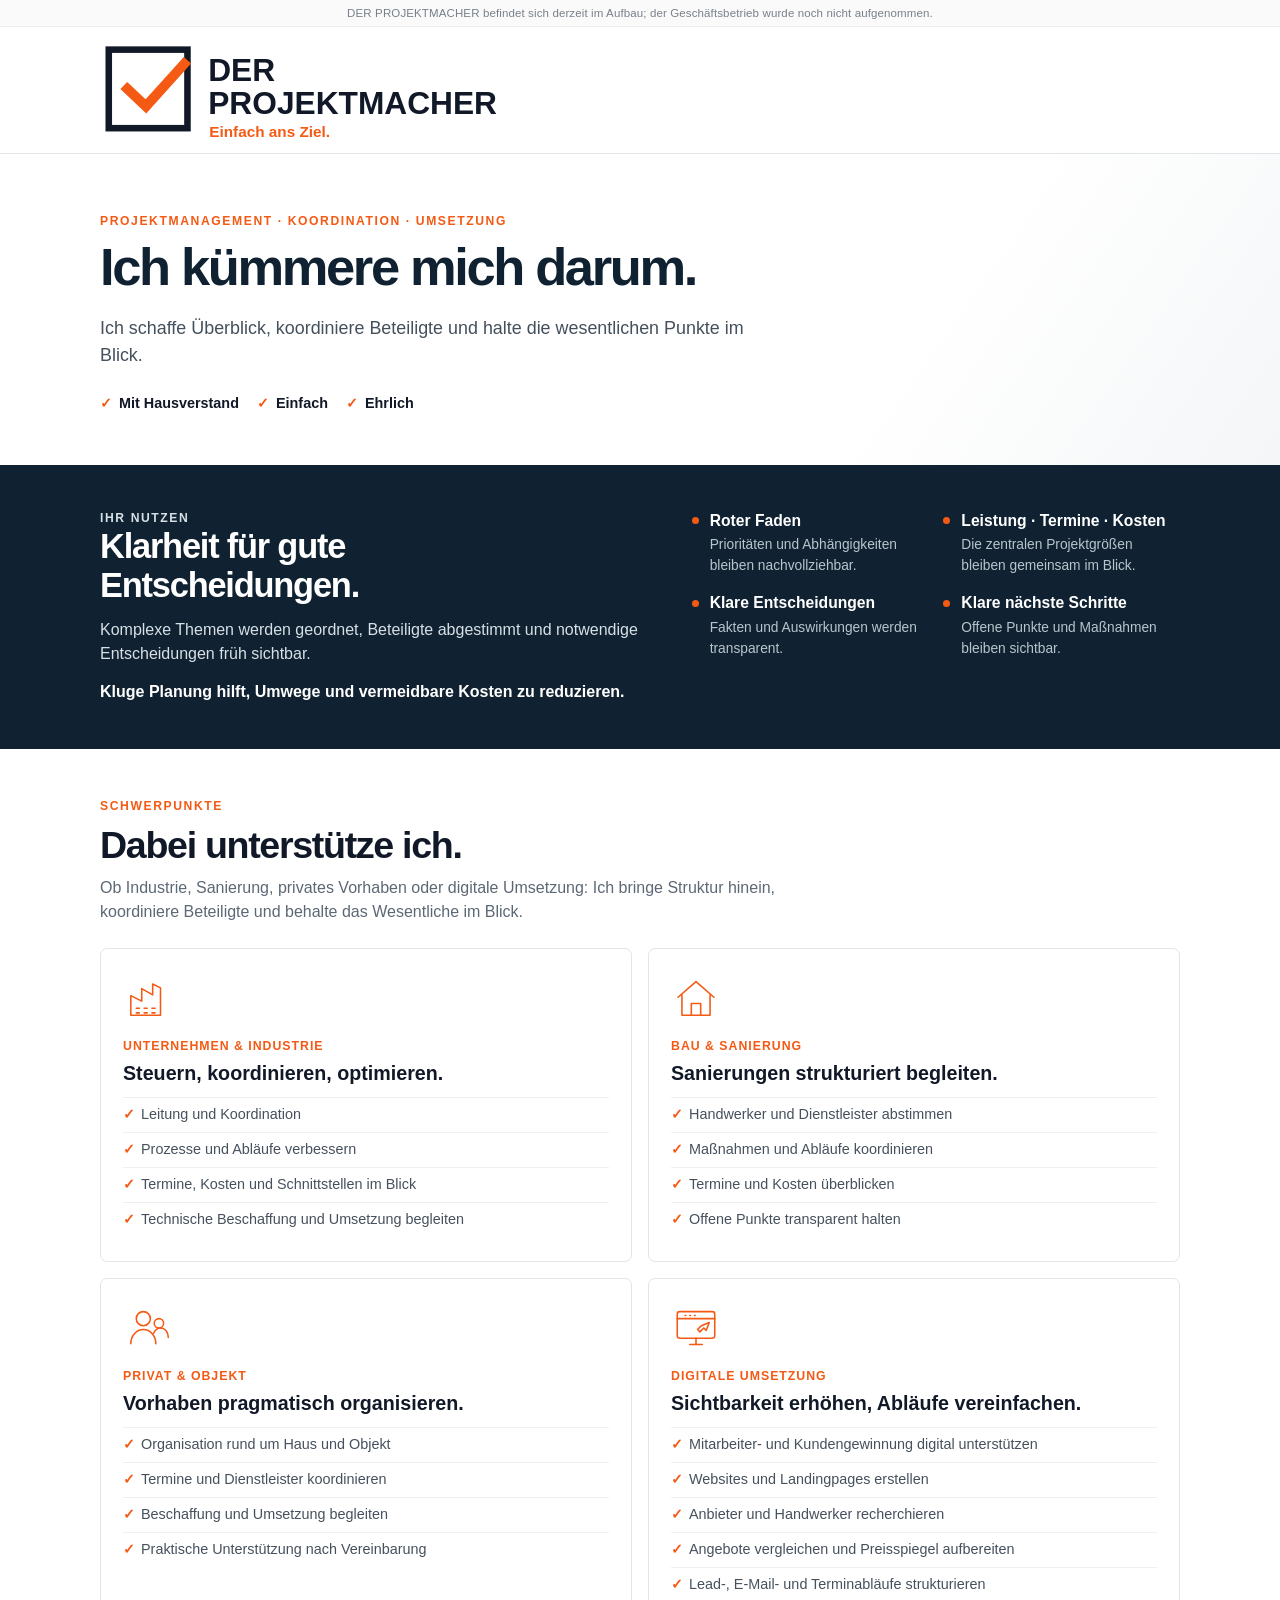
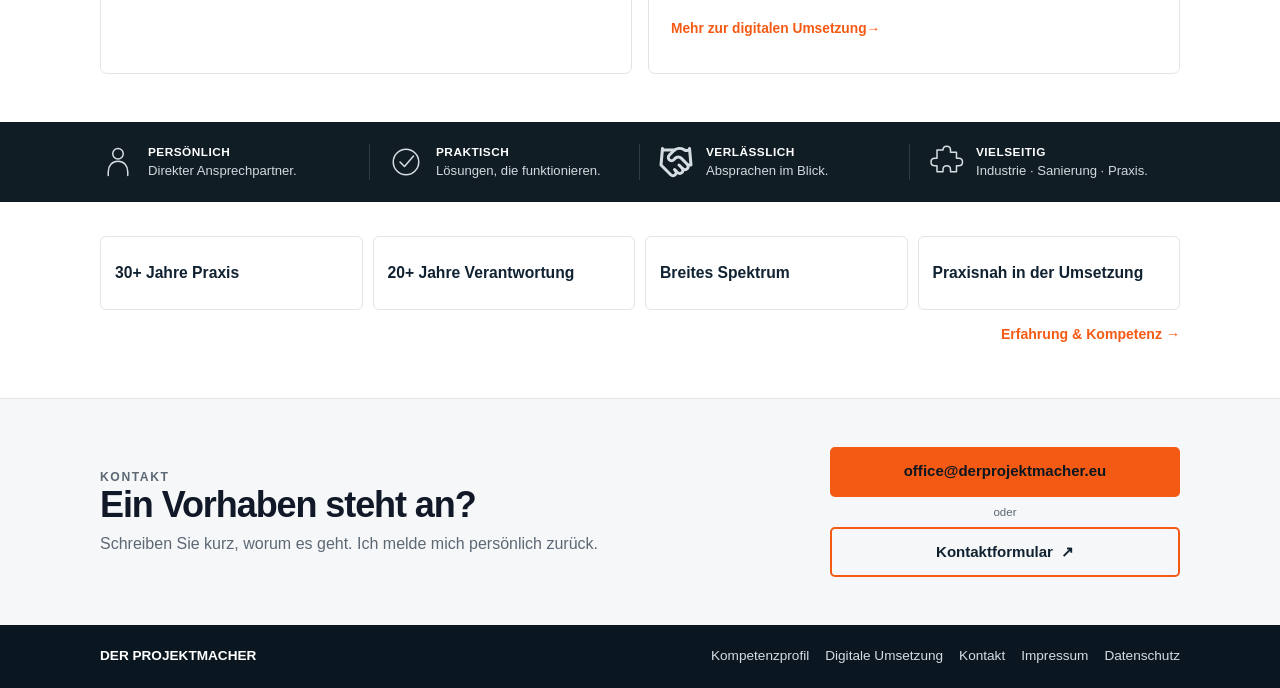
==== index.html @ 723f42b6 "Version 16.8 nochmalige design anpassungen" ====
<!doctype html>
<html lang="de">
<head>
  <meta name="website-version" content="16.8">
  <meta charset="utf-8">
  <meta name="viewport" content="width=device-width,initial-scale=1">
  <title>DER PROJEKTMACHER | Koordination, Umsetzung & digitale Unterstützung</title>
  <meta name="description" content="DER PROJEKTMACHER unterstützt Unternehmen, Sanierung und konkrete Vorhaben mit Koordination, Umsetzung und digitaler Unterstützung – von Recruiting und Website bis Recherche und Angebotsvergleich.">
  <meta name="robots" content="noindex,nofollow">
  <meta name="theme-color" content="#102231">
  <link rel="canonical" href="https://derprojektmacher.eu/">
  <meta property="og:title" content="DER PROJEKTMACHER – Einfach ans Ziel.">
  <meta property="og:description" content="Koordination, Umsetzung und digitale Unterstützung – klar, pragmatisch und mit Hausverstand.">
  <meta property="og:type" content="website">
  <meta property="og:url" content="https://derprojektmacher.eu/">
  <meta property="og:locale" content="de_AT">
  <link rel="icon" href="favicon.svg" type="image/svg+xml">
  <link rel="stylesheet" href="assets/css/site.css?v=16.8">
</head>
<body>
<div class="prelaunch" role="note"><div class="wrap prelaunch-inner"><span>DER PROJEKTMACHER befindet sich derzeit im Aufbau; der Geschäftsbetrieb wurde noch nicht aufgenommen.</span></div></div>
<header class="site-header">
  <div class="wrap header-inner"><a href="index.html" aria-label="DER PROJEKTMACHER Startseite"><img class="site-logo" src="logo.svg" alt="DER PROJEKTMACHER – Einfach ans Ziel."></a></div>
</header>
<main>
  <section class="hero">
    <div class="wrap">
      <p class="kicker desktop-extra">Projektmanagement · Koordination · Umsetzung</p>
      <p class="kicker mobile-only">Projektmanagement · Koordination</p>
      <h1><span>Ich kümmere mich darum.</span></h1>
      <p class="lead"><span class="desktop-extra">Ich schaffe Überblick, koordiniere Beteiligte und halte die wesentlichen Punkte im Blick.</span><span class="mobile-only">Überblick schaffen, Beteiligte koordinieren, das Wesentliche im Blick behalten.</span></p>
      <ul class="micro-values" aria-label="Arbeitsweise"><li>Mit Hausverstand</li><li>Einfach</li><li>Ehrlich</li></ul>
    </div>
  </section>

  <section class="usp" aria-labelledby="usp-title">
    <div class="wrap usp-grid">
      <div>
        <p class="kicker">Ihr Nutzen</p>
        <h2 id="usp-title">Klarheit für gute Entscheidungen.</h2>
        <p class="desktop-extra">Komplexe Themen werden geordnet, Beteiligte abgestimmt und notwendige Entscheidungen früh sichtbar.</p><p class="usp-benefit">Kluge Planung hilft, Umwege und vermeidbare Kosten zu reduzieren.</p>
      </div>
      <div class="usp-points">
        <div class="usp-point"><strong>Roter Faden</strong><span>Prioritäten und Abhängigkeiten bleiben nachvollziehbar.</span></div>
        <div class="usp-point"><strong>Leistung · Termine · Kosten</strong><span>Die zentralen Projektgrößen bleiben gemeinsam im Blick.</span></div>
        <div class="usp-point"><strong>Klare Entscheidungen</strong><span>Fakten und Auswirkungen werden transparent.</span></div>
        <div class="usp-point"><strong>Klare nächste Schritte</strong><span>Offene Punkte und Maßnahmen bleiben sichtbar.</span></div>
      </div>
    </div>
  </section>

  <section class="section focus-section" aria-labelledby="schwerpunkte-title">
    <div class="wrap">
      <div class="section-head"><div><p class="kicker">Schwerpunkte</p><h2 id="schwerpunkte-title">Dabei unterstütze ich.</h2><p class="section-intro desktop-extra">Ob Industrie, Sanierung, privates Vorhaben oder digitale Umsetzung: Ich bringe Struktur hinein, koordiniere Beteiligte und behalte das Wesentliche im Blick.</p></div></div>
      <div class="focus-grid">
        <article class="focus-card">
          <div class="focus-icon" aria-hidden="true"><svg viewBox="0 0 64 64"><path d="M10 54V29l14 7V20l14 8V14l10 5v35H10Z"/><path d="M17 45h4M27 45h4M37 45h4M17 51h4M27 51h4M37 51h4"/></svg></div>
          <div class="focus-copy">
            <div class="focus-label">Unternehmen &amp; Industrie</div><h3>Steuern, koordinieren, optimieren.</h3><p class="focus-summary mobile-only">Leitung, Abläufe, Schnittstellen.</p>
            <details class="focus-details" open><summary>Details anzeigen</summary><ul><li>Leitung und Koordination</li><li>Prozesse und Abläufe verbessern</li><li>Termine, Kosten und Schnittstellen im Blick</li><li>Technische Beschaffung und Umsetzung begleiten</li></ul></details>
          </div>
        </article>
        <article class="focus-card">
          <div class="focus-icon" aria-hidden="true"><svg viewBox="0 0 64 64"><path d="M9 31 32 11l23 20"/><path d="M14 28v26h36V28"/><path d="M26 54V39h12v15"/></svg></div>
          <div class="focus-copy">
            <div class="focus-label">Bau &amp; Sanierung</div><h3>Sanierungen strukturiert begleiten.</h3><p class="focus-summary mobile-only">Handwerker, Termine, Kosten.</p>
            <details class="focus-details" open><summary>Details anzeigen</summary><ul><li>Handwerker und Dienstleister abstimmen</li><li>Maßnahmen und Abläufe koordinieren</li><li>Termine und Kosten überblicken</li><li>Offene Punkte transparent halten</li></ul></details>
          </div>
        </article>
        <article class="focus-card">
          <div class="focus-icon" aria-hidden="true"><svg viewBox="0 0 64 64"><circle cx="26" cy="20" r="9"/><path d="M10 52c0-10 7-18 16-18s16 8 16 18"/><circle cx="46" cy="26" r="6"/><path d="M39 39c2-4 5-7 9-7 6 0 10 5 10 12"/></svg></div>
          <div class="focus-copy">
            <div class="focus-label">Privat &amp; Objekt</div><h3>Vorhaben pragmatisch organisieren.</h3><p class="focus-summary mobile-only">Organisation, Dienstleister, Umsetzung.</p>
            <details class="focus-details" open><summary>Details anzeigen</summary><ul><li>Organisation rund um Haus und Objekt</li><li>Termine und Dienstleister koordinieren</li><li>Beschaffung und Umsetzung begleiten</li><li>Praktische Unterstützung nach Vereinbarung</li></ul></details>
          </div>
        </article>
        <article class="focus-card digital-card">
          <div class="focus-icon" aria-hidden="true"><svg viewBox="0 0 64 64"><rect x="8" y="11" width="48" height="34" rx="3"/><path d="M8 20h48M18 16h1M24 16h1M30 16h1"/><path d="M24 53h16M32 45v8"/><path d="M39 29l10-4-4 10-3-3-5 5-3-3 5-5Z"/></svg></div>
          <div class="focus-copy">
            <div class="focus-label">Digitale Umsetzung</div><h3>Sichtbarkeit erhöhen, Abläufe vereinfachen.</h3><p class="focus-summary mobile-only">Web, Recruiting, Recherche &amp; Vergleiche.</p>
            <details class="focus-details" open><summary>Details anzeigen</summary><ul><li>Mitarbeiter- und Kundengewinnung digital unterstützen</li><li>Websites und Landingpages erstellen</li><li>Anbieter und Handwerker recherchieren</li><li>Angebote vergleichen und Preisspiegel aufbereiten</li><li>Lead-, E-Mail- und Terminabläufe strukturieren</li></ul></details>
            <a class="focus-link" href="digital-marketing.html">Mehr zur digitalen Umsetzung</a>
          </div>
        </article>
      </div>
    </div>
  </section>

  <section class="qualities" aria-label="Arbeitsweise und Stärken">
    <div class="wrap qualities-grid">
      <div class="quality"><div class="icon" aria-hidden="true"><svg viewBox="0 0 48 48"><circle cx="24" cy="13" r="7"/><path d="M11 42v-5c0-8 5-14 13-14s13 6 13 14v5"/></svg></div><div><strong>Persönlich</strong><span>Direkter Ansprechpartner.</span></div></div>
      <div class="quality"><div class="icon" aria-hidden="true"><svg viewBox="0 0 48 48"><circle cx="24" cy="24" r="17"/><path d="m16 24 6 6 12-14"/></svg></div><div><strong>Praktisch</strong><span>Lösungen, die funktionieren.</span></div></div>
      <div class="quality"><div class="icon hand" aria-hidden="true"><svg viewBox="0 0 24 24"><path d="m11 17 2 2a1 1 0 1 0 3-3"/><path d="m14 14 2.5 2.5a1 1 0 1 0 3-3l-3.88-3.88a3 3 0 0 0-4.24 0l-.88.88a1 1 0 1 1-3-3l2.81-2.81a5.79 5.79 0 0 1 7.06-.87l.47.28a2 2 0 0 0 1.42.25L21 4"/><path d="m21 3 1 11h-2"/><path d="M3 3 2 14l6.5 6.5a1 1 0 1 0 3-3"/><path d="M3 4h8"/></svg></div><div><strong>Verlässlich</strong><span>Absprachen im Blick.</span></div></div>
      <div class="quality"><div class="icon" aria-hidden="true"><svg viewBox="0 0 48 48"><path d="M12 8h8c0-3 2-5 5-5s5 2 5 5v3h8v8h3c3 0 5 2 5 5s-2 5-5 5h-3v8h-8v-3c0-3-2-5-5-5s-5 2-5 5v3h-8v-8H9c-3 0-5-2-5-5s2-5 5-5h3V8Z"/></svg></div><div><strong>Vielseitig</strong><span>Industrie · Sanierung · Praxis.</span></div></div>
    </div>
  </section>

  <section class="trust" aria-label="Erfahrung und Kompetenz">
    <div class="wrap">
      <div class="trust-grid">
        <div class="metric"><strong>30+ Jahre Praxis</strong></div>
        <div class="metric"><strong>20+ Jahre Verantwortung</strong></div>
        <div class="metric"><strong>Breites Spektrum</strong></div>
        <div class="metric"><strong>Praxisnah in der Umsetzung</strong></div>
      </div>
      <a class="text-link trust-link" href="erfahrung-kompetenz.html">Erfahrung &amp; Kompetenz</a>
    </div>
  </section>

  <section class="contact" id="kontakt">
    <div class="wrap contact-box">
      <div><p class="kicker">Kontakt</p><h2>Ein Vorhaben steht an?</h2><p>Schreiben Sie kurz, worum es geht. Ich melde mich persönlich zurück.</p></div>
      <div class="contact-actions">
        <a class="email-button" href="mailto:office@derprojektmacher.eu" target="_blank" rel="noopener">office@derprojektmacher.eu</a>
        <span class="contact-or" aria-hidden="true">oder</span>
        <a class="form-button" href="kontakt.html" target="_blank" rel="noopener" aria-label="Kontaktformular – öffnet in neuem Tab">Kontaktformular <span aria-hidden="true">↗</span></a>
      </div>
    </div>
  </section>
</main>
<footer><div class="wrap footer-row"><strong>DER PROJEKTMACHER</strong><nav class="footer-links" aria-label="Fußnavigation"><a href="erfahrung-kompetenz.html">Kompetenzprofil</a><a href="digital-marketing.html">Digitale Umsetzung</a><a href="kontakt.html" target="_blank" rel="noopener">Kontakt</a><a href="impressum.html">Impressum</a><a href="datenschutz.html">Datenschutz</a></nav></div></footer>

<script>
(function(){
  const mq=window.matchMedia('(max-width:760px)');
  const details=[...document.querySelectorAll('.focus-details')];
  function sync(){
    details.forEach(function(item){
      if(mq.matches){ item.removeAttribute('open'); }
      else { item.setAttribute('open',''); }
    });
  }
  sync();
  if(mq.addEventListener){ mq.addEventListener('change',sync); } else if(mq.addListener){ mq.addListener(sync); }
})();
</script>
</body>
</html>
---- assets/css/site.css ----
:root{
  --navy:#102231;
  --navy-deep:#0b1720;
  --ink:#111827;
  --muted:#5d6875;
  --line:#dfe5e9;
  --soft:#f5f7f8;
  --orange:#f45a14;
  --orange-dark:#d84a0b;
  --orange-soft:#fff3ec;
  --max:1080px;
}
*{box-sizing:border-box}
html{scroll-behavior:smooth;-webkit-text-size-adjust:100%}
body{margin:0;font-family:Inter,ui-sans-serif,-apple-system,BlinkMacSystemFont,"Segoe UI",Roboto,Helvetica,Arial,sans-serif;color:var(--ink);background:#fff;line-height:1.5}
a{color:inherit}
img,svg{max-width:100%;height:auto}
.wrap{width:min(calc(100% - 40px),var(--max));margin-inline:auto}
.site-header{background:#fff;border-bottom:1px solid var(--line)}
.header-inner{min-height:126px;display:flex;align-items:center;justify-content:flex-start}
.site-logo{display:block;width:470px;max-width:76vw}
.prelaunch{background:#fafafa;border-bottom:1px solid #eceff1;color:#77808a}
.prelaunch-inner{min-height:26px;display:flex;align-items:center;justify-content:center;text-align:center;font-size:.72rem;line-height:1.25;letter-spacing:.01em}
.prelaunch-dot{display:none}
.prelaunch strong{font-weight:500;color:inherit}
.kicker{font-size:.76rem;letter-spacing:.13em;text-transform:uppercase;font-weight:900;color:var(--orange);margin:0 0 10px}
.hero{padding:58px 0 50px;background:linear-gradient(125deg,#fff 0%,#fff 70%,#f4f6f7 100%)}
.hero h1{font-size:clamp(2.65rem,4.1vw,3.55rem);line-height:1.01;letter-spacing:-.045em;margin:0;max-width:760px}
.hero h1 span{display:block;color:var(--navy)}
.hero .lead{font-size:1.12rem;max-width:670px;margin:22px 0 0;color:#44505c}
.hero .micro-values{display:flex;gap:18px;flex-wrap:wrap;margin:24px 0 0;padding:0;list-style:none;font-weight:800;font-size:.9rem}
.hero .micro-values li::before{content:"✓";color:var(--orange);margin-right:7px}
.usp{background:var(--navy);color:#fff;padding:44px 0}
.usp-grid{display:grid;grid-template-columns:1.05fr .95fr;gap:52px;align-items:start}
.usp h2{font-size:clamp(2rem,3.3vw,2.65rem);line-height:1.08;letter-spacing:-.035em;margin:0 0 12px;max-width:620px}
.usp p{margin:0;color:#d7e0e6;max-width:650px}
.usp-points{display:grid;grid-template-columns:1fr 1fr;gap:15px}
.usp-point{border-top:0;padding-top:10px}
.usp-point strong{display:block;font-size:.98rem}
.usp-point span{display:block;color:#b9c5cd;font-size:.86rem;margin-top:3px}
.section{padding:48px 0}
.section.soft{background:var(--soft);border-block:1px solid var(--line)}
.section-head{display:flex;align-items:end;justify-content:space-between;gap:24px;margin-bottom:24px}
.section h2{font-size:clamp(1.8rem,3vw,2.35rem);line-height:1.08;letter-spacing:-.035em;margin:0}
.section-intro{max-width:720px;color:var(--muted);margin:10px 0 0;font-size:1rem}
.focus-section{background:#fff}
.focus-grid{display:grid;grid-template-columns:repeat(2,minmax(0,1fr));gap:16px}
.focus-card{border:1px solid var(--line);border-radius:7px;background:#fff;padding:24px 22px;min-width:0}
.focus-icon{width:50px;height:50px;color:var(--orange);margin-bottom:14px}
.focus-icon svg{display:block;width:100%;height:100%;fill:none;stroke:currentColor;stroke-width:2;stroke-linecap:round;stroke-linejoin:round}
.focus-label{font-size:.77rem;text-transform:uppercase;color:var(--orange);font-weight:900;letter-spacing:.08em;margin-bottom:7px}
.focus-card h3{font-size:1.23rem;line-height:1.18;margin:0 0 12px}
.focus-summary{margin:0;color:var(--muted);font-size:.86rem;line-height:1.35}
.focus-link{display:inline-flex;align-items:center;min-height:40px;margin-top:7px;color:var(--orange);font-weight:850;text-decoration:none;font-size:.86rem}
.focus-link::after{content:" →"}
.focus-card ul{list-style:none;margin:0;padding:0;color:#46515d}
.focus-card li{position:relative;padding:7px 0 7px 18px;border-top:1px solid #edf1f3;font-size:.9rem;line-height:1.38}
.focus-card li::before{content:"✓";position:absolute;left:0;color:var(--orange);font-weight:900}
.focus-details{margin:0}
.focus-details summary{display:none;list-style:none;color:var(--orange);font-weight:850;font-size:.82rem;cursor:pointer}
.focus-details summary::-webkit-details-marker{display:none}
.focus-details summary::after{content:" +"}
.focus-details[open] summary::after{content:" –"}
.qualities{background:#111d25;color:#fff;padding:22px 0}
.qualities-grid{display:grid;grid-template-columns:repeat(4,1fr)}
.quality{display:grid;grid-template-columns:38px 1fr;gap:10px;align-items:center;padding:0 18px;border-right:1px solid rgba(255,255,255,.14)}
.quality:first-child{padding-left:0}.quality:last-child{border-right:0;padding-right:0}
.quality .icon{width:36px;height:36px}
.quality strong{display:block;text-transform:uppercase;font-size:.74rem;letter-spacing:.04em}
.quality span{display:block;color:#d0d9df;font-size:.82rem;line-height:1.35}
.trust{padding:34px 0;background:#fff}
.trust-grid{display:grid;grid-template-columns:repeat(4,minmax(0,1fr));gap:1px;background:var(--line);border:1px solid var(--line)}
.metric{background:#fff;padding:18px 17px;min-width:0}
.metric strong{display:block;font-size:1rem;line-height:1.25;color:var(--navy)}
.metric span{display:block;font-size:.8rem;line-height:1.4;color:var(--muted);margin-top:4px}
.text-link{display:inline-flex;align-items:center;min-height:40px;color:var(--orange);font-weight:850;text-decoration:none;white-space:nowrap}
.text-link::after{content:" →"}
.trust-link{display:block;width:max-content;margin:14px 0 0 auto;font-size:.88rem}
.contact{padding:48px 0;background:var(--soft);border-top:1px solid var(--line)}
.contact-box{display:grid;grid-template-columns:1fr auto;gap:34px;align-items:center;border-left:0;padding:4px 0 4px 20px}
.contact h2{font-size:clamp(1.7rem,3vw,2.25rem);line-height:1.08;letter-spacing:-.03em;margin:0 0 7px}
.contact p{margin:0;color:var(--muted)}
.email{font-weight:900;color:var(--navy);text-decoration:none;border-bottom:0;white-space:nowrap}
footer{background:var(--navy-deep);color:#d5dde3;padding:21px 0}
.footer-row{display:flex;justify-content:space-between;gap:18px;align-items:center;flex-wrap:wrap;font-size:.85rem}
.footer-row strong{color:#fff}.footer-links{display:flex;gap:16px;flex-wrap:wrap}.footer-links a{text-decoration:none}
.sub-hero{background:var(--navy);color:#fff;padding:58px 0}
.sub-hero h1{font-size:clamp(2.3rem,4.5vw,3.7rem);line-height:1.02;letter-spacing:-.04em;margin:0 0 14px}
.sub-hero p{max-width:720px;color:#d9e1e6;margin:0;font-size:1.05rem}
.sub-content{padding:52px 0}
.notice{border:1px solid var(--line);background:var(--soft);padding:16px 18px;color:#46515d;margin-bottom:26px}
.profile-grid{display:grid;grid-template-columns:repeat(2,minmax(0,1fr));gap:16px}
.profile-card{border:1px solid var(--line);border-radius:6px;padding:22px;background:#fff}
.profile-card .small{color:var(--orange);font-weight:900;text-transform:uppercase;letter-spacing:.09em;font-size:.72rem}
.profile-card h2{font-size:1.25rem;margin:7px 0 6px}.profile-card p{margin:0;color:var(--muted)}
.legal{max-width:860px}.legal h1{font-size:2.3rem;margin:0 0 18px}.legal h2{margin-top:28px;font-size:1.25rem}.legal p{color:#3f4b56}.legal dl{display:grid;grid-template-columns:220px 1fr;gap:8px 18px}.legal dt{font-weight:800}.legal dd{margin:0}
.status-badge{display:inline-flex;align-items:center;gap:8px;background:var(--orange-soft);color:#7a3617;border:1px solid #ffd8c4;border-radius:999px;padding:7px 11px;font-size:.78rem;font-weight:800;margin-bottom:16px}
.status-badge::before{content:"";width:7px;height:7px;border-radius:50%;background:var(--orange)}
.desktop-extra{display:block}.mobile-only{display:none}

@media(max-width:760px){
  .wrap{width:min(calc(100% - 28px),var(--max))}
  .desktop-extra{display:none!important}.mobile-only{display:block}
  .header-inner{min-height:auto;padding:14px 0 12px}
  .site-logo{width:min(92vw,390px);max-width:100%}
  .prelaunch-inner{min-height:22px;padding:4px 0;font-size:.64rem;line-height:1.25;justify-content:center;text-align:center}
  .prelaunch-dot{display:none}
  .hero{padding:28px 0 30px;background:#fff}
  .hero .kicker{font-size:.68rem;letter-spacing:.1em;margin-bottom:8px}
  .hero h1{font-size:clamp(1.95rem,9vw,2.35rem);line-height:1.02;letter-spacing:-.035em}
  .hero .lead{font-size:.98rem;line-height:1.5;margin-top:15px;max-width:100%}
  .hero .micro-values{font-size:.79rem;gap:6px 14px;margin-top:16px}
  .usp{padding:26px 0}
  .usp-grid{grid-template-columns:1fr;gap:16px}
  .usp .kicker{font-size:.68rem;margin-bottom:6px}
  .usp h2{font-size:1.62rem;line-height:1.06;margin-bottom:6px;max-width:100%}
  .usp p{font-size:.9rem;line-height:1.45}
  .usp-points{grid-template-columns:1fr 1fr;gap:10px 12px;margin-top:2px}
  .usp-point{padding-top:7px}
  .usp-point strong{font-size:.82rem}
  .usp-point span{display:none}
  .section{padding:30px 0}
  .section-head{display:block;margin-bottom:15px}
  .section .kicker{font-size:.67rem;margin-bottom:5px}
  .section h2{font-size:1.48rem;line-height:1.08}
  .section-intro{display:none}
  .focus-grid{grid-template-columns:1fr;gap:8px}
  .focus-card{display:grid;grid-template-columns:38px minmax(0,1fr);gap:10px;padding:11px 11px}
  .focus-icon{width:34px;height:34px;margin:0}
  .focus-label{font-size:.67rem;line-height:1.2;margin-bottom:3px}
  .focus-card h3{font-size:.98rem;line-height:1.14;margin:0 0 3px}
  .focus-summary{font-size:.76rem;line-height:1.28}
  .focus-link{font-size:.75rem;margin-top:2px;min-height:40px;padding:5px 0}
  .focus-details{margin-top:1px}
  .focus-details summary{display:inline-flex;align-items:center;min-height:38px;padding:5px 0;font-size:.73rem}
  .focus-details ul{display:grid;gap:0;padding-top:2px}
  .focus-details li{padding:3px 0 3px 15px;border-top:0;font-size:.76rem;line-height:1.3}
  .qualities{padding:13px 0}
  .qualities-grid{display:flex;flex-wrap:wrap;gap:7px 14px;justify-content:center}
  .quality{display:block;padding:0!important;border:0!important}
  .quality .icon,.quality span{display:none}
  .quality strong{font-size:.7rem;letter-spacing:.035em;color:#e9eef2}
  .trust{padding:20px 0}
  .trust-grid{grid-template-columns:1fr 1fr;gap:1px}
  .metric{padding:12px 11px}
  .metric strong{font-size:.82rem;line-height:1.25}.metric span{font-size:.68rem;line-height:1.35}
  .trust-link{margin:7px 0 0;font-size:.78rem;min-height:44px;padding:7px 0}
  .contact{padding:28px 0}
  .contact-box{display:block;border-left-width:4px;padding:2px 0 2px 14px}
  .contact h2{font-size:1.35rem;margin-bottom:6px}
  .contact p{font-size:.84rem;line-height:1.4;margin-bottom:12px}
  .email{display:inline-flex;align-items:center;min-height:44px;padding:7px 0;font-size:.9rem;white-space:normal;overflow-wrap:anywhere}
  footer{padding:16px 0}
  .footer-row{align-items:flex-start;flex-direction:column;font-size:.76rem;gap:8px}.footer-links{gap:2px 12px}.footer-links a{display:inline-flex;align-items:center;min-height:40px;padding:5px 0}
  .sub-hero{padding:34px 0}.sub-hero h1{font-size:1.9rem}.sub-hero p{font-size:.92rem}
  .sub-content{padding:32px 0}.notice{padding:13px 14px;font-size:.86rem;margin-bottom:18px}
  .profile-grid{grid-template-columns:1fr;gap:8px}.profile-card{padding:15px 14px}.profile-card h2{font-size:1.05rem;margin:4px 0 3px}.profile-card p{font-size:.82rem}
  .legal h1{font-size:1.85rem}.legal h2{font-size:1.1rem;margin-top:22px}.legal p{font-size:.9rem}.legal dl{grid-template-columns:1fr;gap:2px}.legal dt{margin-top:8px}.legal dd{font-size:.9rem}
  .status-badge{font-size:.72rem;padding:6px 9px}
}

/* Responsive components */
.hero-first{color:var(--ink)!important}
.usp-point{border-top:0;padding-top:0;position:relative;padding-left:18px}
.usp-point::before{content:"";position:absolute;left:0;top:.52em;width:7px;height:7px;border-radius:50%;background:var(--orange)}
.trust-grid{background:transparent;border:0;gap:10px}
.metric{border:1px solid var(--line);border-radius:6px;display:flex;align-items:center;min-height:74px;padding:16px 14px}
.metric strong{font-size:.98rem}
.contact-actions{display:flex;flex-direction:column;align-items:stretch;gap:9px;min-width:250px}
.email-button,.form-button,.submit-button{display:inline-flex;align-items:center;justify-content:center;min-height:48px;border-radius:5px;padding:10px 16px;font-weight:900;text-decoration:none;line-height:1.25;text-align:center}
.email-button,.submit-button{background:var(--orange);color:#fff;border:2px solid var(--orange)}
.email-button:hover,.submit-button:hover{background:var(--orange-dark);border-color:var(--orange-dark)}
.form-button{background:#fff;color:var(--navy);border:2px solid var(--navy)}
.form-button:hover{background:var(--navy);color:#fff}

.contact-page{padding:44px 0 58px;background:var(--soft)}
.contact-form-wrap{display:grid;grid-template-columns:.8fr 1.2fr;gap:36px;align-items:start}
.contact-form-copy h1{font-size:clamp(2rem,4vw,3rem);line-height:1.04;letter-spacing:-.04em;margin:0 0 14px}
.contact-form-copy p{color:var(--muted);margin:0 0 14px}
.contact-form-card{background:#fff;border:1px solid var(--line);border-radius:8px;padding:24px}
.form-grid{display:grid;grid-template-columns:1fr 1fr;gap:16px}
.form-field{display:flex;flex-direction:column;gap:6px;min-width:0}
.form-field.full{grid-column:1/-1}
.form-field label{font-size:.84rem;font-weight:800;color:var(--navy)}
.form-field input,.form-field textarea{width:100%;font:inherit;color:var(--ink);background:#fff;border:1px solid #cfd7dc;border-radius:5px;padding:11px 12px;outline:none}
.form-field input:focus,.form-field textarea:focus{border-color:var(--orange);box-shadow:0 0 0 3px rgba(244,90,20,.12)}
.form-field textarea{min-height:150px;resize:vertical}
.form-help{font-size:.75rem;color:var(--muted);margin:0}
.file-row{padding:12px;border:1px dashed #c9d2d8;border-radius:6px;background:#fafbfb}
.file-list{margin:7px 0 0;padding:0;list-style:none;font-size:.75rem;color:var(--muted)}
.checkbox-row{display:grid;grid-template-columns:18px 1fr;gap:9px;align-items:start;font-size:.78rem;color:var(--muted)}
.checkbox-row input{margin-top:3px}
.form-actions{display:flex;align-items:center;gap:12px;flex-wrap:wrap;margin-top:4px}
.submit-button{font:inherit;cursor:pointer}
.submit-button[disabled]{opacity:.55;cursor:not-allowed}
.form-status{font-size:.78rem;color:var(--muted);margin:0}
.form-status.error{color:#a33219}
.form-status.ready{color:#27633a}
.competence-next{margin-top:16px}

@media(max-width:760px){
  .header-inner{padding:18px 0 16px}
  .hero{padding:34px 0 34px}
  .hero h1{font-size:clamp(1.95rem,8.5vw,2.25rem);line-height:1.04}
  .hero h1 span{display:block}
  .hero .lead{margin-top:18px;font-size:.95rem;line-height:1.55}
  .hero .micro-values{margin-top:19px}
  .usp{padding:22px 0 24px}
  .usp h2{font-size:1.42rem;line-height:1.12;margin-bottom:2px}
  .usp-points{gap:8px 14px;margin-top:5px}
  .usp-point{padding-left:14px;min-height:30px;display:flex;align-items:center}
  .usp-point::before{top:50%;transform:translateY(-50%);width:6px;height:6px}
  .usp-point strong{font-size:.78rem;line-height:1.28}
  .trust-grid{grid-template-columns:1fr 1fr;gap:7px}
  .metric{min-height:64px;padding:11px 10px}
  .metric strong{font-size:.78rem;line-height:1.25}
  .contact-actions{margin-top:14px;min-width:0;width:100%}
  .email-button,.form-button{width:100%;min-height:48px;font-size:.85rem}
  .contact-form-wrap{grid-template-columns:1fr;gap:20px}
  .contact-page{padding:28px 0 38px}
  .contact-form-copy h1{font-size:1.75rem}
  .contact-form-card{padding:16px 14px}
  .form-grid{grid-template-columns:1fr;gap:13px}
  .form-field.full{grid-column:auto}
  .submit-button{width:100%}
  .competence-summary,.competence-next{grid-template-columns:1fr}
}


/* V16.8: shared desktop and mobile design */
.usp h2{font-size:clamp(1.6rem,2.8vw,2.15rem);line-height:1.15;max-width:470px}
.usp .usp-benefit{margin-top:14px;color:#fff;font-weight:650;line-height:1.55}
.contact-box{grid-template-columns:minmax(0,1fr) minmax(290px,350px);gap:48px;border:0;padding:0}
.contact-actions{display:grid;grid-template-columns:1fr;gap:8px;min-width:0;margin:0}
.contact-or{display:flex;justify-content:center;color:var(--muted);font-size:.72rem;line-height:1.25}
.email-button,.form-button{width:100%;gap:8px;min-height:50px;font-size:.94rem}
.email-button,.submit-button{background:var(--orange);border-color:var(--orange);color:var(--navy-deep)}
.email-button:hover,.submit-button:hover{background:var(--orange-dark);color:#fff}
.form-button{background:transparent;border:2px solid var(--orange);color:var(--navy)}
.form-button:hover{background:var(--navy);border-color:var(--navy);color:#fff}
a:focus-visible,summary:focus-visible,button:focus-visible{outline:3px solid var(--navy);outline-offset:4px}
footer a:focus-visible{outline-color:#fff}
.contact-form-copy .email-button{max-width:350px}
.form-availability{margin:0 0 20px;padding:12px 14px;background:var(--soft);border-radius:5px;color:var(--muted);font-size:.85rem;line-height:1.5}
.checkbox-row input{width:18px;height:18px}
.form-field input[type=file]{font-size:.8rem;padding:8px}
@media(max-width:940px){
 .contact-box{grid-template-columns:minmax(0,1fr) minmax(280px,320px);gap:28px}
}
@media(max-width:760px){
 .usp h2{font-size:1.5rem;max-width:100%}
 .usp .usp-benefit{margin-top:10px;font-size:.9rem}
 .contact-box{display:grid;grid-template-columns:1fr;gap:18px;border:0;padding:0}
 .contact p{margin-bottom:0}
 .contact-actions{margin:0;gap:8px;min-width:0}
 .email-button,.form-button{font-size:.86rem;min-height:50px;overflow-wrap:anywhere}
 .contact-form-copy .email-button{max-width:none}
 .contact-form-copy h1{max-width:420px;line-height:1.15}
 .form-availability{font-size:.8rem;margin-bottom:16px}
 .focus-details summary,.focus-link,.footer-links a{min-height:44px}
}
@media(prefers-reduced-motion:reduce){html{scroll-behavior:auto}}

.quality .icon svg{display:block;width:100%;height:100%;fill:none;stroke:#d5dde3;stroke-width:2;stroke-linecap:round;stroke-linejoin:round}
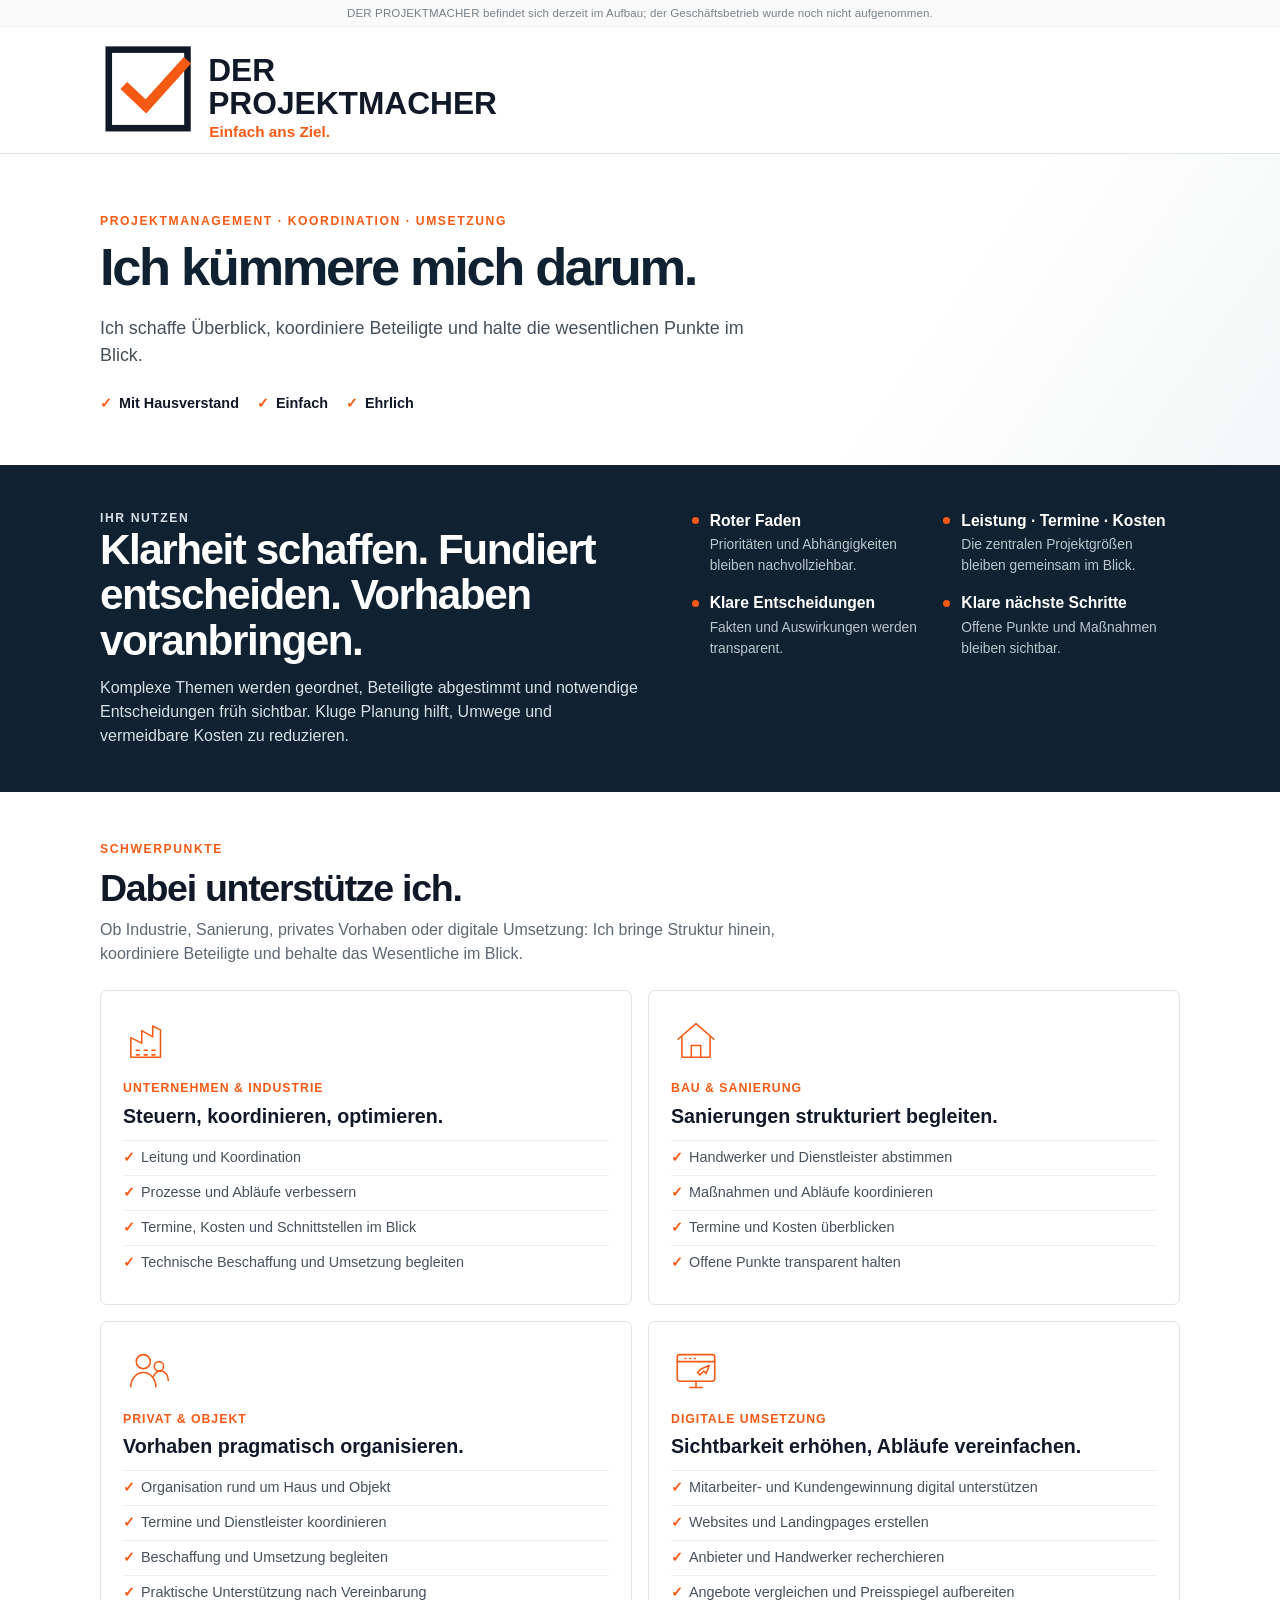
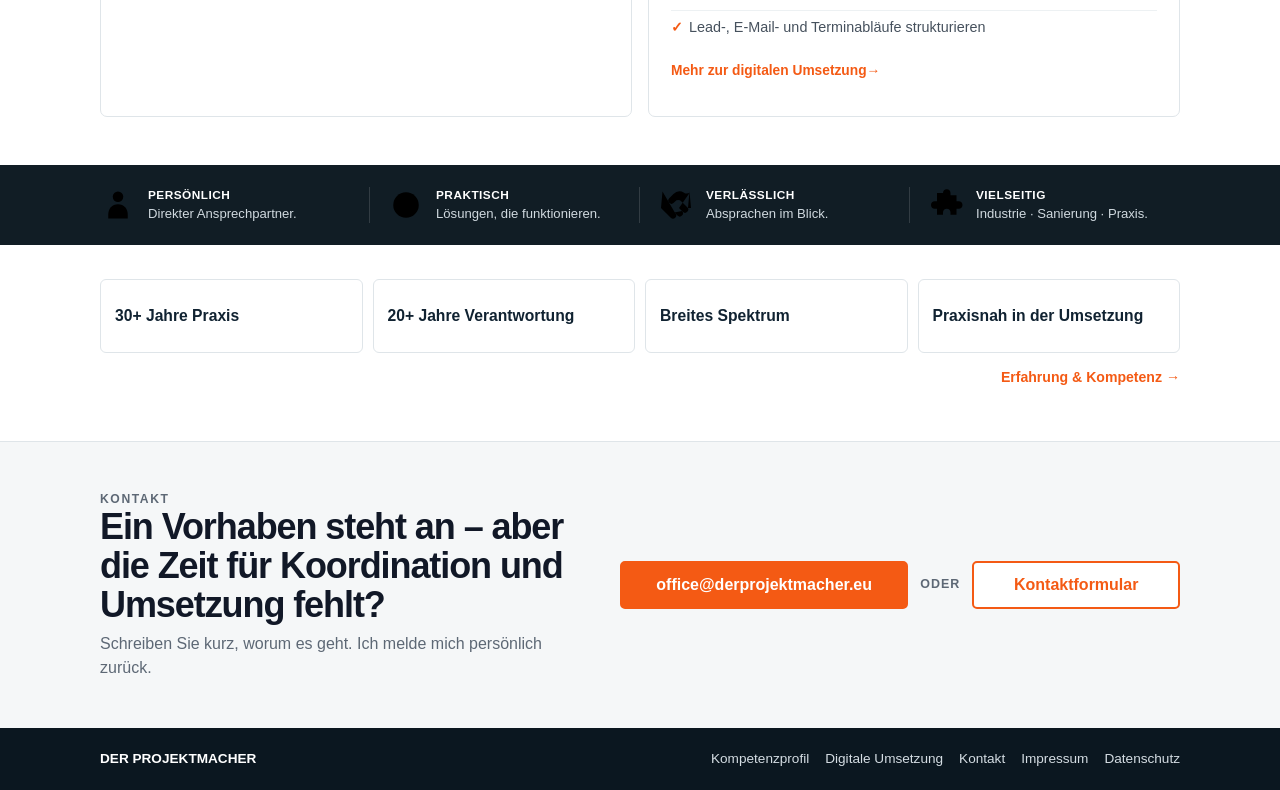
==== commit 981de0e9: "Version 17 mit Kontaktformular und Dateiupload" ====
--- a/index.html
+++ b/index.html
@@ -1,7 +1,6 @@
 <!doctype html>
 <html lang="de">
 <head>
-  <meta name="website-version" content="16.8">
   <meta charset="utf-8">
   <meta name="viewport" content="width=device-width,initial-scale=1">
   <title>DER PROJEKTMACHER | Koordination, Umsetzung & digitale Unterstützung</title>
@@ -15,7 +14,7 @@
   <meta property="og:url" content="https://derprojektmacher.eu/">
   <meta property="og:locale" content="de_AT">
   <link rel="icon" href="favicon.svg" type="image/svg+xml">
-  <link rel="stylesheet" href="assets/css/site.css?v=16.8">
+  <link rel="stylesheet" href="assets/css/site.css">
 </head>
 <body>
 <div class="prelaunch" role="note"><div class="wrap prelaunch-inner"><span>DER PROJEKTMACHER befindet sich derzeit im Aufbau; der Geschäftsbetrieb wurde noch nicht aufgenommen.</span></div></div>
@@ -37,8 +36,8 @@
     <div class="wrap usp-grid">
       <div>
         <p class="kicker">Ihr Nutzen</p>
-        <h2 id="usp-title">Klarheit für gute Entscheidungen.</h2>
-        <p class="desktop-extra">Komplexe Themen werden geordnet, Beteiligte abgestimmt und notwendige Entscheidungen früh sichtbar.</p><p class="usp-benefit">Kluge Planung hilft, Umwege und vermeidbare Kosten zu reduzieren.</p>
+        <h2 id="usp-title"><span class="desktop-extra">Klarheit schaffen. Fundiert entscheiden. Vorhaben voranbringen.</span><span class="mobile-only">Klarheit für gute Entscheidungen.</span></h2>
+        <p class="desktop-extra">Komplexe Themen werden geordnet, Beteiligte abgestimmt und notwendige Entscheidungen früh sichtbar. Kluge Planung hilft, Umwege und vermeidbare Kosten zu reduzieren.</p><p class="mobile-only usp-benefit">Kluge Planung hilft, Umwege und vermeidbare Kosten zu reduzieren.</p>
       </div>
       <div class="usp-points">
         <div class="usp-point"><strong>Roter Faden</strong><span>Prioritäten und Abhängigkeiten bleiben nachvollziehbar.</span></div>
@@ -109,11 +108,11 @@
 
   <section class="contact" id="kontakt">
     <div class="wrap contact-box">
-      <div><p class="kicker">Kontakt</p><h2>Ein Vorhaben steht an?</h2><p>Schreiben Sie kurz, worum es geht. Ich melde mich persönlich zurück.</p></div>
+      <div><p class="kicker">Kontakt</p><h2><span class="desktop-extra">Ein Vorhaben steht an – aber die Zeit für Koordination und Umsetzung fehlt?</span><span class="mobile-only">Ein Vorhaben steht an?</span></h2><p>Schreiben Sie kurz, worum es geht. Ich melde mich persönlich zurück.</p></div>
       <div class="contact-actions">
         <a class="email-button" href="mailto:office@derprojektmacher.eu" target="_blank" rel="noopener">office@derprojektmacher.eu</a>
         <span class="contact-or" aria-hidden="true">oder</span>
-        <a class="form-button" href="kontakt.html" target="_blank" rel="noopener" aria-label="Kontaktformular – öffnet in neuem Tab">Kontaktformular <span aria-hidden="true">↗</span></a>
+        <a class="form-button" href="kontakt.html" target="_blank" rel="noopener">Kontaktformular</a>
       </div>
     </div>
   </section>
--- a/assets/css/site.css
+++ b/assets/css/site.css
@@ -26,7 +26,7 @@
 .kicker{font-size:.76rem;letter-spacing:.13em;text-transform:uppercase;font-weight:900;color:var(--orange);margin:0 0 10px}
 .hero{padding:58px 0 50px;background:linear-gradient(125deg,#fff 0%,#fff 70%,#f4f6f7 100%)}
 .hero h1{font-size:clamp(2.65rem,4.1vw,3.55rem);line-height:1.01;letter-spacing:-.045em;margin:0;max-width:760px}
-.hero h1 span{display:block;color:var(--navy)}
+.hero h1 span{display:block;color:var(--orange)}
 .hero .lead{font-size:1.12rem;max-width:670px;margin:22px 0 0;color:#44505c}
 .hero .micro-values{display:flex;gap:18px;flex-wrap:wrap;margin:24px 0 0;padding:0;list-style:none;font-weight:800;font-size:.9rem}
 .hero .micro-values li::before{content:"✓";color:var(--orange);margin-right:7px}
@@ -35,7 +35,7 @@
 .usp h2{font-size:clamp(2rem,3.3vw,2.65rem);line-height:1.08;letter-spacing:-.035em;margin:0 0 12px;max-width:620px}
 .usp p{margin:0;color:#d7e0e6;max-width:650px}
 .usp-points{display:grid;grid-template-columns:1fr 1fr;gap:15px}
-.usp-point{border-top:0;padding-top:10px}
+.usp-point{border-top:2px solid var(--orange);padding-top:10px}
 .usp-point strong{display:block;font-size:.98rem}
 .usp-point span{display:block;color:#b9c5cd;font-size:.86rem;margin-top:3px}
 .section{padding:48px 0}
@@ -77,10 +77,10 @@
 .text-link::after{content:" →"}
 .trust-link{display:block;width:max-content;margin:14px 0 0 auto;font-size:.88rem}
 .contact{padding:48px 0;background:var(--soft);border-top:1px solid var(--line)}
-.contact-box{display:grid;grid-template-columns:1fr auto;gap:34px;align-items:center;border-left:0;padding:4px 0 4px 20px}
+.contact-box{display:grid;grid-template-columns:1fr auto;gap:34px;align-items:center;border-left:5px solid var(--orange);padding:4px 0 4px 20px}
 .contact h2{font-size:clamp(1.7rem,3vw,2.25rem);line-height:1.08;letter-spacing:-.03em;margin:0 0 7px}
 .contact p{margin:0;color:var(--muted)}
-.email{font-weight:900;color:var(--navy);text-decoration:none;border-bottom:0;white-space:nowrap}
+.email{font-weight:900;color:var(--navy);text-decoration:none;border-bottom:2px solid var(--orange);white-space:nowrap}
 footer{background:var(--navy-deep);color:#d5dde3;padding:21px 0}
 .footer-row{display:flex;justify-content:space-between;gap:18px;align-items:center;flex-wrap:wrap;font-size:.85rem}
 .footer-row strong{color:#fff}.footer-links{display:flex;gap:16px;flex-wrap:wrap}.footer-links a{text-decoration:none}
@@ -88,7 +88,7 @@
 .sub-hero h1{font-size:clamp(2.3rem,4.5vw,3.7rem);line-height:1.02;letter-spacing:-.04em;margin:0 0 14px}
 .sub-hero p{max-width:720px;color:#d9e1e6;margin:0;font-size:1.05rem}
 .sub-content{padding:52px 0}
-.notice{border:1px solid var(--line);background:var(--soft);padding:16px 18px;color:#46515d;margin-bottom:26px}
+.notice{border-left:4px solid var(--orange);background:var(--soft);padding:16px 18px;color:#46515d;margin-bottom:26px}
 .profile-grid{display:grid;grid-template-columns:repeat(2,minmax(0,1fr));gap:16px}
 .profile-card{border:1px solid var(--line);border-radius:6px;padding:22px;background:#fff}
 .profile-card .small{color:var(--orange);font-weight:900;text-transform:uppercase;letter-spacing:.09em;font-size:.72rem}
@@ -159,7 +159,7 @@
   .status-badge{font-size:.72rem;padding:6px 9px}
 }
 
-/* Responsive components */
+/* V16.5 refinements */
 .hero-first{color:var(--ink)!important}
 .usp-point{border-top:0;padding-top:0;position:relative;padding-left:18px}
 .usp-point::before{content:"";position:absolute;left:0;top:.52em;width:7px;height:7px;border-radius:50%;background:var(--orange)}
@@ -227,38 +227,56 @@
 }
 
 
-/* V16.8: shared desktop and mobile design */
-.usp h2{font-size:clamp(1.6rem,2.8vw,2.15rem);line-height:1.15;max-width:470px}
-.usp .usp-benefit{margin-top:14px;color:#fff;font-weight:650;line-height:1.55}
-.contact-box{grid-template-columns:minmax(0,1fr) minmax(290px,350px);gap:48px;border:0;padding:0}
-.contact-actions{display:grid;grid-template-columns:1fr;gap:8px;min-width:0;margin:0}
-.contact-or{display:flex;justify-content:center;color:var(--muted);font-size:.72rem;line-height:1.25}
-.email-button,.form-button{width:100%;gap:8px;min-height:50px;font-size:.94rem}
-.email-button,.submit-button{background:var(--orange);border-color:var(--orange);color:var(--navy-deep)}
-.email-button:hover,.submit-button:hover{background:var(--orange-dark);color:#fff}
-.form-button{background:transparent;border:2px solid var(--orange);color:var(--navy)}
-.form-button:hover{background:var(--navy);border-color:var(--navy);color:#fff}
-a:focus-visible,summary:focus-visible,button:focus-visible{outline:3px solid var(--navy);outline-offset:4px}
-footer a:focus-visible{outline-color:#fff}
-.contact-form-copy .email-button{max-width:350px}
-.form-availability{margin:0 0 20px;padding:12px 14px;background:var(--soft);border-radius:5px;color:var(--muted);font-size:.85rem;line-height:1.5}
-.checkbox-row input{width:18px;height:18px}
-.form-field input[type=file]{font-size:.8rem;padding:8px}
+/* V16.6 desktop alignment with the compact mobile design */
+.hero h1{max-width:700px}
+.contact-box{grid-template-columns:minmax(0,1fr) minmax(480px,560px);gap:40px;border-left:0;padding:0}
+.contact-actions{display:grid;grid-template-columns:minmax(250px,1fr) auto minmax(170px,.72fr);align-items:center;gap:12px;min-width:0}
+.contact-or{display:inline-flex;align-items:center;justify-content:center;color:var(--muted);font-size:.78rem;font-weight:800;text-transform:uppercase;letter-spacing:.08em}
+.email-button,.form-button{width:100%}
+
 @media(max-width:940px){
- .contact-box{grid-template-columns:minmax(0,1fr) minmax(280px,320px);gap:28px}
-}
-@media(max-width:760px){
- .usp h2{font-size:1.5rem;max-width:100%}
- .usp .usp-benefit{margin-top:10px;font-size:.9rem}
- .contact-box{display:grid;grid-template-columns:1fr;gap:18px;border:0;padding:0}
- .contact p{margin-bottom:0}
- .contact-actions{margin:0;gap:8px;min-width:0}
- .email-button,.form-button{font-size:.86rem;min-height:50px;overflow-wrap:anywhere}
- .contact-form-copy .email-button{max-width:none}
- .contact-form-copy h1{max-width:420px;line-height:1.15}
- .form-availability{font-size:.8rem;margin-bottom:16px}
- .focus-details summary,.focus-link,.footer-links a{min-height:44px}
-}
-@media(prefers-reduced-motion:reduce){html{scroll-behavior:auto}}
-
-.quality .icon svg{display:block;width:100%;height:100%;fill:none;stroke:#d5dde3;stroke-width:2;stroke-linecap:round;stroke-linejoin:round}
+  .contact-box{grid-template-columns:1fr;gap:22px}
+  .contact-actions{grid-template-columns:1fr auto 1fr;width:100%}
+}
+
+@media(max-width:760px){
+  .hero h1{max-width:100%}
+  .contact-box{border-left:0;padding:0}
+  .contact-actions{display:grid;grid-template-columns:1fr;gap:7px;margin-top:14px;width:100%}
+  .contact-or{min-height:22px;font-size:.7rem}
+}
+
+
+/* V16.7 final visual refinements before form integration */
+.hero h1 span{color:var(--navy)}
+.usp-benefit{color:#d7e0e6;font-size:.82rem;line-height:1.42;margin-top:7px!important;max-width:36rem}
+.form-button{background:#fff;color:var(--orange);border-color:var(--orange)}
+.form-button:hover{background:var(--orange-soft);color:var(--orange-dark);border-color:var(--orange-dark)}
+
+@media(max-width:760px){
+  .hero h1 span{color:var(--navy)}
+  .usp-benefit{font-size:.78rem;line-height:1.38;margin-top:7px!important}
+}
+
+/* V17 Microsoft-365 Kontaktintegration */
+.contact-hub-wrap{display:grid;grid-template-columns:minmax(0,.82fr) minmax(0,1.18fr);gap:38px;align-items:start}
+.contact-hub{display:grid;grid-template-columns:1fr 1fr;gap:16px}
+.contact-option{background:#fff;border:1px solid var(--line);border-radius:8px;padding:24px;min-width:0;box-shadow:0 10px 24px rgba(16,34,49,.04)}
+.contact-option h2{font-size:1.42rem;line-height:1.12;margin:0 0 10px;color:var(--navy)}
+.contact-option p{color:var(--muted);margin:0 0 16px}
+.option-kicker{font-size:.72rem!important;letter-spacing:.11em;text-transform:uppercase;font-weight:900;color:var(--orange)!important;margin-bottom:8px!important}
+.option-button{width:100%;min-height:50px}
+.option-note{font-size:.76rem!important;line-height:1.45;margin:10px 0 0!important}
+.primary-option{border-top:4px solid var(--orange)}
+.upload-option{border-top:4px solid var(--navy)}
+
+@media(max-width:940px){
+  .contact-hub-wrap{grid-template-columns:1fr;gap:24px}
+}
+
+@media(max-width:760px){
+  .contact-hub{grid-template-columns:1fr;gap:12px}
+  .contact-option{padding:18px 16px}
+  .contact-option h2{font-size:1.24rem}
+  .option-button{min-height:48px}
+}
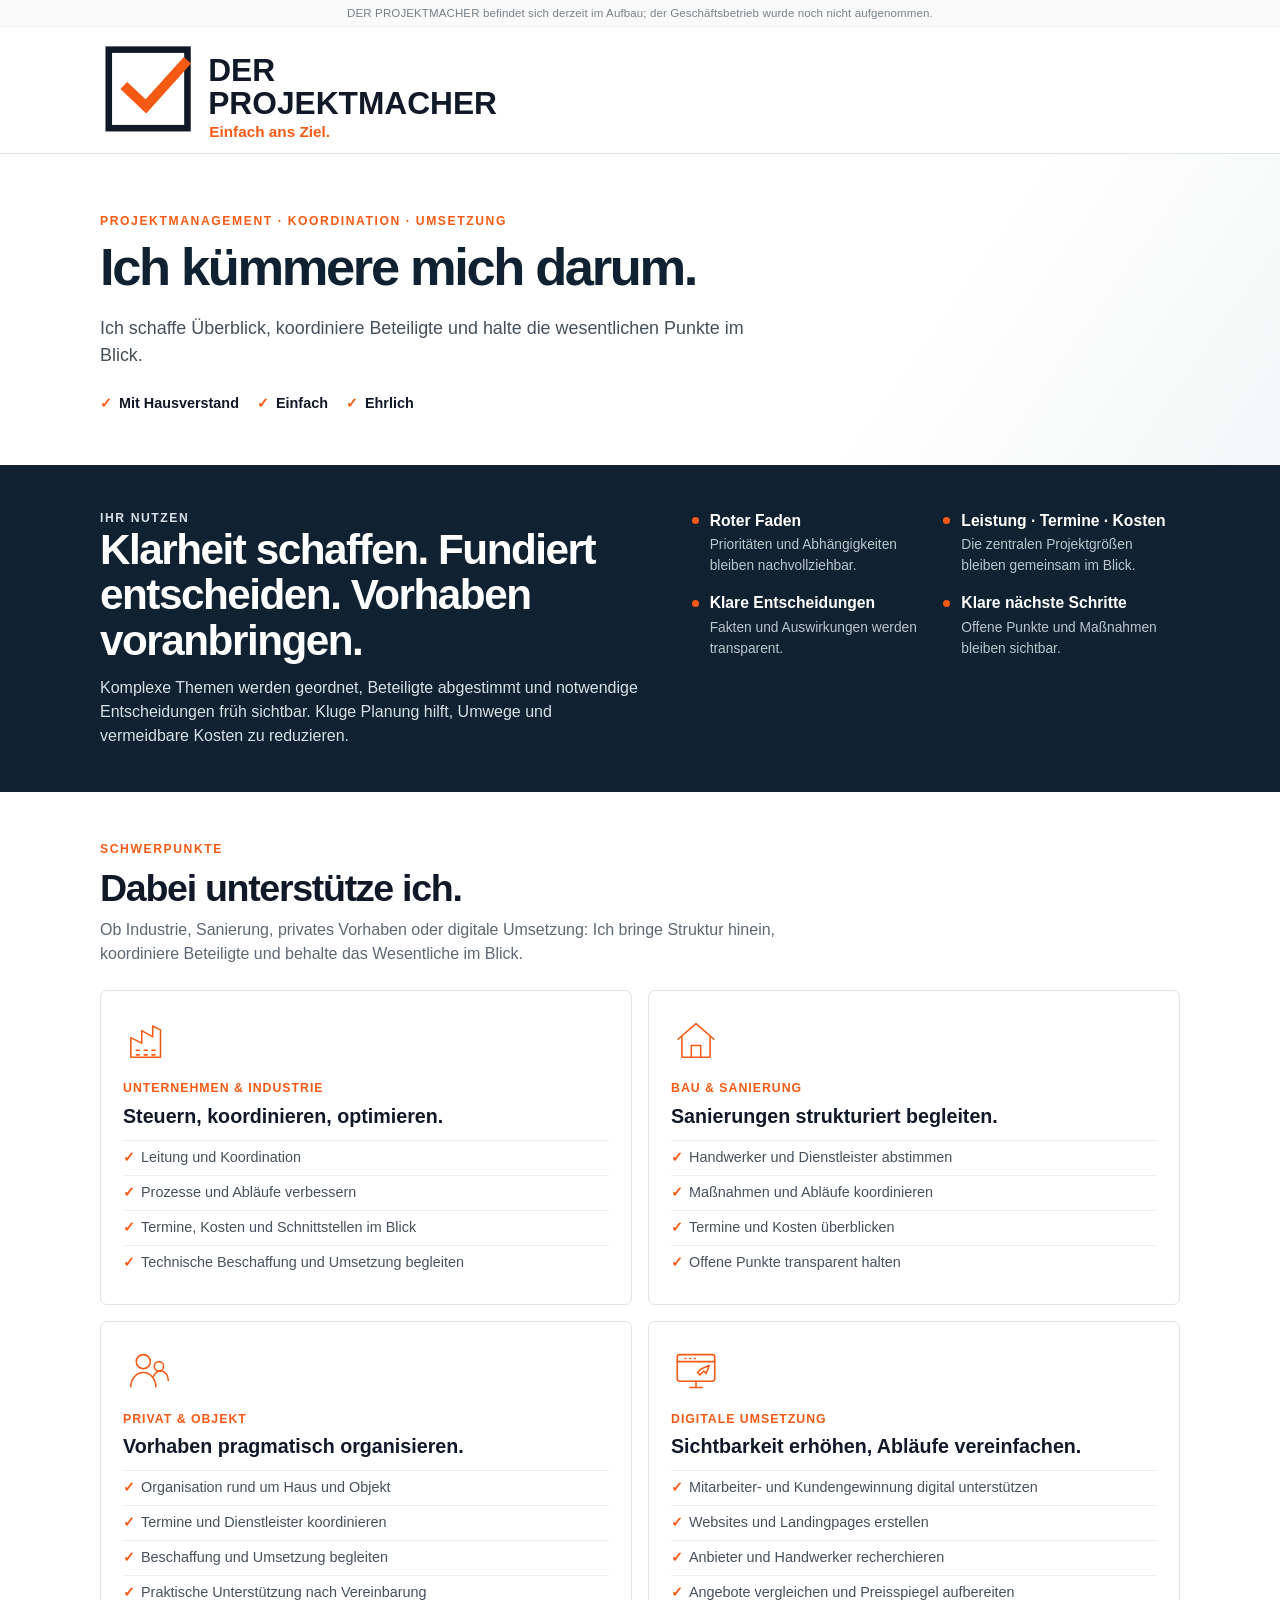
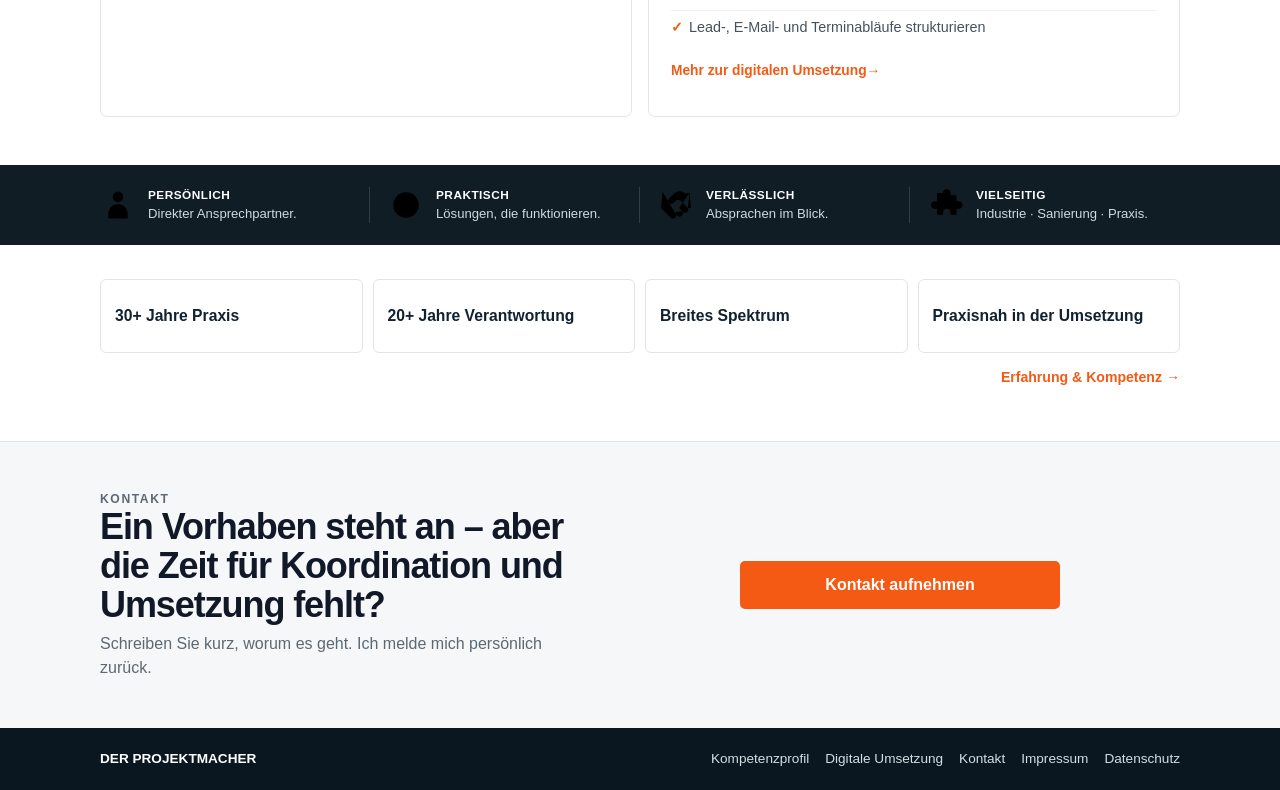
==== commit ca4a0054: "Verson 17.5 diverse optische anpassung kontaktformjlar" ====
--- a/index.html
+++ b/index.html
@@ -14,7 +14,7 @@
   <meta property="og:url" content="https://derprojektmacher.eu/">
   <meta property="og:locale" content="de_AT">
   <link rel="icon" href="favicon.svg" type="image/svg+xml">
-  <link rel="stylesheet" href="assets/css/site.css">
+  <link rel="stylesheet" href="assets/css/site.css?v=17.5">
 </head>
 <body>
 <div class="prelaunch" role="note"><div class="wrap prelaunch-inner"><span>DER PROJEKTMACHER befindet sich derzeit im Aufbau; der Geschäftsbetrieb wurde noch nicht aufgenommen.</span></div></div>
@@ -109,10 +109,8 @@
   <section class="contact" id="kontakt">
     <div class="wrap contact-box">
       <div><p class="kicker">Kontakt</p><h2><span class="desktop-extra">Ein Vorhaben steht an – aber die Zeit für Koordination und Umsetzung fehlt?</span><span class="mobile-only">Ein Vorhaben steht an?</span></h2><p>Schreiben Sie kurz, worum es geht. Ich melde mich persönlich zurück.</p></div>
-      <div class="contact-actions">
-        <a class="email-button" href="mailto:office@derprojektmacher.eu" target="_blank" rel="noopener">office@derprojektmacher.eu</a>
-        <span class="contact-or" aria-hidden="true">oder</span>
-        <a class="form-button" href="kontakt.html" target="_blank" rel="noopener">Kontaktformular</a>
+      <div class="contact-actions contact-actions-single">
+        <a class="email-button contact-main-cta" href="kontakt.html">Kontakt aufnehmen</a>
       </div>
     </div>
   </section>
--- a/assets/css/site.css
+++ b/assets/css/site.css
@@ -280,3 +280,321 @@
   .contact-option h2{font-size:1.24rem}
   .option-button{min-height:48px}
 }
+
+/* V17.1 – eingebettetes Microsoft-Forms-Kontaktformular */
+.contact-page-v171{padding:42px 0 54px;background:var(--soft)}
+.contact-flow-wrap{max-width:1120px}
+.contact-flow-head{max-width:760px;margin-bottom:24px}
+.contact-flow-head h1{font-size:clamp(2rem,4vw,3rem);line-height:1.04;letter-spacing:-.04em;margin:0 0 12px;color:var(--navy)}
+.contact-flow-head>p:last-child{margin:0;color:var(--muted);font-size:1rem;line-height:1.55}
+.contact-flow-grid{display:grid;grid-template-columns:minmax(0,1.65fr) minmax(280px,.7fr);gap:18px;align-items:start}
+.form-embed-card,.upload-card{background:#fff;border:1px solid var(--line);border-radius:9px;box-shadow:0 10px 28px rgba(16,34,49,.045)}
+.form-embed-card{padding:20px 20px 18px;border-top:4px solid var(--orange)}
+.upload-card{padding:20px;border-top:4px solid var(--navy);position:sticky;top:18px}
+.step-head{display:flex;gap:12px;align-items:flex-start;margin-bottom:14px}
+.step-number{display:inline-flex;align-items:center;justify-content:center;flex:0 0 34px;width:34px;height:34px;border-radius:50%;background:var(--orange);color:#fff;font-weight:900;font-size:.9rem;line-height:1}
+.step-head .option-kicker{margin:0 0 4px!important}
+.step-head h2{margin:0;color:var(--navy);font-size:1.35rem;line-height:1.15}
+.forms-embed-shell{border:1px solid #dfe5e9;border-radius:7px;overflow:hidden;background:#fff;min-height:690px}
+.forms-embed{display:block;width:100%;height:690px;border:0;background:#fff}
+.embed-fallback{margin:10px 2px 0!important;color:var(--muted)!important;font-size:.76rem!important;line-height:1.4}
+.embed-fallback a{color:var(--orange);font-weight:800;text-decoration:none}
+.upload-card>p{margin:0 0 16px;color:var(--muted);line-height:1.5;font-size:.94rem}
+.upload-button{width:100%;min-height:50px}
+.upload-note{margin-top:14px;padding:13px 14px;border-radius:7px;background:var(--soft);border:1px solid var(--line);font-size:.78rem;line-height:1.45;color:var(--muted)}
+.upload-note strong{display:block;color:var(--navy);margin-bottom:3px}
+.contact-direct{margin-top:18px;background:#fff;border:1px solid var(--line);border-radius:9px;padding:18px 20px;display:grid;grid-template-columns:minmax(0,1fr) minmax(280px,360px);gap:22px;align-items:center}
+.contact-direct h2{margin:0 0 5px;color:var(--navy);font-size:1.22rem}
+.contact-direct p{margin:0;color:var(--muted);font-size:.88rem;line-height:1.45}
+.contact-direct .option-kicker{margin-bottom:5px!important}
+.contact-direct .email-button{width:100%}
+
+@media(max-width:940px){
+  .contact-flow-grid{grid-template-columns:1fr}
+  .upload-card{position:static}
+  .contact-direct{grid-template-columns:1fr;gap:12px}
+}
+
+@media(max-width:760px){
+  .contact-page-v171{padding:24px 0 34px}
+  .contact-flow-head{margin-bottom:16px}
+  .contact-flow-head h1{font-size:1.72rem;line-height:1.08;margin-bottom:9px}
+  .contact-flow-head>p:last-child{font-size:.88rem;line-height:1.45}
+  .contact-flow-grid{gap:10px}
+  .form-embed-card,.upload-card{border-radius:7px;box-shadow:none}
+  .form-embed-card{padding:13px 10px 12px}
+  .upload-card{padding:15px 14px}
+  .step-head{gap:9px;margin-bottom:10px}
+  .step-number{width:29px;height:29px;flex-basis:29px;font-size:.78rem}
+  .step-head h2{font-size:1.1rem}
+  .step-head .option-kicker{font-size:.64rem!important}
+  .forms-embed-shell{min-height:760px;border-radius:5px}
+  .forms-embed{height:760px}
+  .embed-fallback{font-size:.7rem!important;margin-top:8px!important}
+  .upload-card>p{font-size:.83rem;line-height:1.45;margin-bottom:12px}
+  .upload-button{min-height:48px;font-size:.84rem}
+  .upload-note{margin-top:10px;padding:10px 11px;font-size:.72rem}
+  .contact-direct{margin-top:10px;padding:14px;gap:10px}
+  .contact-direct h2{font-size:1.05rem}
+  .contact-direct p{font-size:.8rem}
+  .contact-direct .email-button{font-size:.82rem;overflow-wrap:anywhere}
+}
+
+/* V17.2 – Kontakt Variante B: dunkler Markenbereich, helle Funktionskarten */
+.contact-page-v171{
+  background:var(--navy);
+  color:#fff;
+  padding:46px 0 58px;
+}
+.contact-page-v171 .contact-flow-head .kicker{color:var(--orange)}
+.contact-page-v171 .contact-flow-head h1{color:#fff}
+.contact-page-v171 .contact-flow-head>p:last-child{color:#d7e0e6}
+.contact-page-v171 .form-embed-card,
+.contact-page-v171 .upload-card{
+  background:#fff;
+  color:var(--ink);
+  border-color:rgba(255,255,255,.15);
+  box-shadow:0 14px 34px rgba(0,0,0,.16);
+}
+.contact-page-v171 .form-embed-card{border-top:4px solid var(--orange)}
+.contact-page-v171 .upload-card{border-top:4px solid var(--orange)}
+.contact-page-v171 .forms-embed-shell{
+  background:#f7f8f9;
+  border-color:#d8e0e5;
+}
+.contact-page-v171 .forms-embed{background:#f7f8f9}
+.contact-page-v171 .upload-note{background:#f3f6f7}
+.contact-page-v171 .contact-direct{
+  background:#142c3d;
+  border:1px solid rgba(255,255,255,.16);
+  color:#fff;
+  box-shadow:0 10px 26px rgba(0,0,0,.12);
+}
+.contact-page-v171 .contact-direct h2{color:#fff}
+.contact-page-v171 .contact-direct p{color:#cbd6dd}
+.contact-page-v171 .contact-direct .option-kicker{color:var(--orange)!important}
+.contact-page-v171 .contact-direct .email-button{
+  background:var(--orange);
+  border-color:var(--orange);
+  color:#fff;
+}
+.contact-page-v171 .contact-direct .email-button:hover{
+  background:var(--orange-dark);
+  border-color:var(--orange-dark);
+}
+.contact-page-v171 .upload-button{
+  background:#fff;
+  color:var(--orange);
+  border-color:var(--orange);
+}
+.contact-page-v171 .upload-button:hover{
+  background:var(--orange-soft);
+  color:var(--orange-dark);
+  border-color:var(--orange-dark);
+}
+
+/* Das eingebettete Formular bleibt auch mobil direkt sichtbar. */
+.forms-embed-shell{overflow:auto;-webkit-overflow-scrolling:touch;overscroll-behavior:contain}
+.forms-embed{touch-action:auto}
+
+@media(max-width:760px){
+  .contact-page-v171{padding:26px 0 36px}
+  .contact-page-v171 .contact-flow-head h1{color:#fff}
+  .contact-page-v171 .contact-flow-head>p:last-child{color:#d7e0e6}
+  .contact-page-v171 .form-embed-card,
+  .contact-page-v171 .upload-card{box-shadow:none}
+  .contact-page-v171 .form-embed-card{padding:12px 8px 10px}
+  .contact-page-v171 .forms-embed-shell{min-height:820px;border-radius:5px}
+  .contact-page-v171 .forms-embed{height:820px;min-height:820px}
+  .contact-page-v171 .upload-card{padding:15px 14px}
+  .contact-page-v171 .contact-direct{background:#142c3d}
+  .contact-page-v171 .embed-fallback{display:none}
+}
+
+
+/* V17.3 – eigener Datenschutzhinweis vor Microsoft Forms */
+.privacy-note{
+  margin:0 0 14px;
+  display:grid;
+  grid-template-columns:30px minmax(0,1fr);
+  gap:10px;
+  align-items:start;
+  padding:12px 14px;
+  background:#eef3f5;
+  border:1px solid #d7e0e5;
+  border-radius:7px;
+  color:var(--ink);
+}
+.privacy-note-icon{
+  width:26px;height:26px;border-radius:50%;
+  display:flex;align-items:center;justify-content:center;
+  background:var(--navy);color:#fff;font-weight:800;font-size:.78rem;
+}
+.privacy-note strong{display:block;margin:1px 0 3px;font-size:.86rem;color:var(--navy)}
+.privacy-note p{margin:0;font-size:.78rem;line-height:1.45;color:var(--muted)}
+.privacy-note a{color:var(--orange-dark);font-weight:700;text-decoration:none}
+.privacy-note a:hover{text-decoration:underline}
+@media(max-width:760px){
+  .privacy-note{grid-template-columns:24px minmax(0,1fr);padding:10px 11px;gap:8px;margin-bottom:10px}
+  .privacy-note-icon{width:22px;height:22px;font-size:.68rem}
+  .privacy-note strong{font-size:.78rem}
+  .privacy-note p{font-size:.7rem;line-height:1.4}
+}
+
+/* V17.4 – Kontakt Variante A: hell, ruhig, hochwertig */
+.contact-page-v174{
+  background:#f5f7f8;
+  color:var(--ink);
+  padding:46px 0 58px;
+}
+.contact-page-v174 .contact-flow-head .kicker{color:var(--orange)}
+.contact-page-v174 .contact-flow-head h1{color:var(--navy)}
+.contact-page-v174 .contact-flow-head>p:last-child{color:var(--muted)}
+
+.contact-page-v174 .form-embed-card,
+.contact-page-v174 .upload-card{
+  background:#fff;
+  color:var(--ink);
+  border:1px solid #dde4e8;
+  border-top:2px solid var(--orange);
+  box-shadow:0 8px 24px rgba(16,34,49,.055);
+}
+.contact-page-v174 .step-number{
+  background:var(--orange);
+  color:#fff;
+}
+.contact-page-v174 .step-head h2{color:var(--navy)}
+.contact-page-v174 .option-kicker{color:var(--orange)!important}
+
+.contact-page-v174 .privacy-note{
+  background:#f7f9fa;
+  border-color:#dfe5e9;
+}
+.contact-page-v174 .privacy-note-icon{
+  background:#fff;
+  color:var(--orange);
+  border:1px solid #f3b08c;
+}
+
+.contact-page-v174 .forms-embed-shell{
+  background:#fafbfb;
+  border-color:#dfe5e9;
+  box-shadow:inset 0 0 0 1px rgba(255,255,255,.7);
+}
+.contact-page-v174 .forms-embed{background:#fafbfb}
+
+.contact-page-v174 .upload-card>p{color:var(--muted)}
+.contact-page-v174 .upload-note{
+  background:#f7f9fa;
+  border-color:#dfe5e9;
+  color:var(--muted);
+}
+.contact-page-v174 .upload-note strong{color:var(--navy)}
+
+.contact-page-v174 .upload-button,
+.contact-page-v174 .email-button{
+  background:var(--orange);
+  border-color:var(--orange);
+  color:#fff;
+}
+.contact-page-v174 .upload-button:hover,
+.contact-page-v174 .email-button:hover{
+  background:var(--orange-dark);
+  border-color:var(--orange-dark);
+  color:#fff;
+}
+
+.contact-page-v174 .contact-direct{
+  background:#fff;
+  border:1px solid #dde4e8;
+  color:var(--ink);
+  box-shadow:0 6px 20px rgba(16,34,49,.04);
+}
+.contact-page-v174 .contact-direct h2{color:var(--navy)}
+.contact-page-v174 .contact-direct p{color:var(--muted)}
+.contact-page-v174 .contact-direct .option-kicker{color:var(--orange)!important}
+
+@media(max-width:760px){
+  .contact-page-v174{padding:24px 0 34px}
+  .contact-page-v174 .contact-flow-head h1{color:var(--navy)}
+  .contact-page-v174 .contact-flow-head>p:last-child{color:var(--muted)}
+  .contact-page-v174 .form-embed-card,
+  .contact-page-v174 .upload-card,
+  .contact-page-v174 .contact-direct{
+    box-shadow:none;
+  }
+  .contact-page-v174 .form-embed-card,
+  .contact-page-v174 .upload-card{
+    border-top-width:2px;
+  }
+  .contact-page-v174 .contact-direct{background:#fff}
+}
+
+
+/* V17.5 – Kontakt Variante A, bereinigt: helle Vollbreiten-Bänder + eindeutige CTA-Hierarchie */
+.contact-main-v175{background:#fff;color:var(--ink)}
+.contact-intro-band{background:#f5f7f8;border-top:1px solid #e2e7ea;border-bottom:1px solid #e2e7ea;padding:42px 0 34px}
+.contact-form-band{background:#fff;padding:28px 0 30px}
+.contact-direct-band{background:#f5f7f8;border-top:1px solid #e2e7ea;padding:24px 0 30px}
+.contact-main-v175 .contact-flow-wrap{max-width:1120px}
+.contact-main-v175 .contact-flow-head{max-width:760px;margin:0}
+.contact-main-v175 .contact-flow-head .kicker{color:var(--orange)}
+.contact-main-v175 .contact-flow-head h1{color:var(--navy);font-size:clamp(2rem,4vw,3rem);line-height:1.04;letter-spacing:-.04em;margin:0 0 12px}
+.contact-main-v175 .contact-flow-head>p:last-child{margin:0;color:var(--muted);font-size:1rem;line-height:1.55}
+.contact-main-v175 .contact-flow-grid{display:grid;grid-template-columns:minmax(0,1.65fr) minmax(280px,.7fr);gap:18px;align-items:start}
+.contact-main-v175 .form-embed-card,
+.contact-main-v175 .upload-card{background:#fff;color:var(--ink);border:1px solid #dde4e8;border-top:2px solid var(--orange);border-radius:9px;box-shadow:0 8px 24px rgba(16,34,49,.055)}
+.contact-main-v175 .form-embed-card{padding:20px 20px 18px}
+.contact-main-v175 .upload-card{padding:20px;position:sticky;top:18px}
+.contact-main-v175 .step-number{background:var(--orange);color:#fff}
+.contact-main-v175 .step-head h2{color:var(--navy)}
+.contact-main-v175 .option-kicker{color:var(--orange)!important}
+.contact-main-v175 .privacy-note{background:#f7f9fa;border-color:#dfe5e9}
+.contact-main-v175 .privacy-note-icon{background:#fff;color:var(--orange);border:1px solid #f3b08c}
+.contact-main-v175 .forms-embed-shell{background:#fafbfb;border-color:#dfe5e9;box-shadow:inset 0 0 0 1px rgba(255,255,255,.7);overflow:auto;-webkit-overflow-scrolling:touch;overscroll-behavior:contain}
+.contact-main-v175 .forms-embed{background:#fafbfb;touch-action:auto}
+.contact-main-v175 .upload-card>p{color:var(--muted)}
+.contact-main-v175 .upload-note{background:#f7f9fa;border-color:#dfe5e9;color:var(--muted)}
+.contact-main-v175 .upload-note strong{color:var(--navy)}
+.contact-main-v175 .upload-button,
+.contact-main-v175 .email-button{background:var(--orange);border-color:var(--orange);color:#fff}
+.contact-main-v175 .upload-button:hover,
+.contact-main-v175 .email-button:hover{background:var(--orange-dark);border-color:var(--orange-dark);color:#fff}
+.contact-main-v175 .contact-direct{margin:0;background:#fff;border:1px solid #dde4e8;border-radius:9px;padding:18px 20px;display:grid;grid-template-columns:minmax(0,1fr) minmax(280px,360px);gap:22px;align-items:center;box-shadow:0 5px 16px rgba(16,34,49,.035)}
+.contact-main-v175 .contact-direct h2{margin:0 0 5px;color:var(--navy);font-size:1.22rem}
+.contact-main-v175 .contact-direct p{margin:0;color:var(--muted);font-size:.88rem;line-height:1.45}
+.contact-main-v175 .contact-direct .option-kicker{margin-bottom:5px!important}
+.contact-main-v175 .contact-direct .email-button{width:100%}
+
+/* Startseite: ein eindeutiger Kontakt-CTA statt E-Mail + Formular doppelt */
+.contact-actions-single{display:flex!important;justify-content:flex-end;align-items:center;min-width:260px}
+.contact-actions-single .contact-main-cta{width:min(100%,320px)}
+
+@media(max-width:940px){
+  .contact-main-v175 .contact-flow-grid{grid-template-columns:1fr}
+  .contact-main-v175 .upload-card{position:static}
+  .contact-main-v175 .contact-direct{grid-template-columns:1fr;gap:12px}
+  .contact-actions-single{justify-content:flex-start;width:100%}
+}
+
+@media(max-width:760px){
+  .contact-intro-band{padding:25px 0 20px}
+  .contact-form-band{padding:14px 0 16px}
+  .contact-direct-band{padding:14px 0 20px}
+  .contact-main-v175 .contact-flow-head h1{font-size:1.72rem;line-height:1.08;margin-bottom:9px}
+  .contact-main-v175 .contact-flow-head>p:last-child{font-size:.88rem;line-height:1.45}
+  .contact-main-v175 .contact-flow-grid{gap:10px}
+  .contact-main-v175 .form-embed-card,
+  .contact-main-v175 .upload-card{border-radius:7px;box-shadow:none;border-top-width:2px}
+  .contact-main-v175 .form-embed-card{padding:13px 10px 12px}
+  .contact-main-v175 .upload-card{padding:15px 14px}
+  .contact-main-v175 .forms-embed-shell{min-height:820px;border-radius:5px}
+  .contact-main-v175 .forms-embed{height:820px;min-height:820px}
+  .contact-main-v175 .embed-fallback{display:none}
+  .contact-main-v175 .contact-direct{padding:14px;gap:10px;box-shadow:none}
+  .contact-main-v175 .contact-direct h2{font-size:1.05rem}
+  .contact-main-v175 .contact-direct p{font-size:.8rem}
+  .contact-main-v175 .contact-direct .email-button{font-size:.82rem;overflow-wrap:anywhere}
+  .contact-actions-single{display:block!important;margin-top:14px;width:100%;min-width:0}
+  .contact-actions-single .contact-main-cta{width:100%}
+}
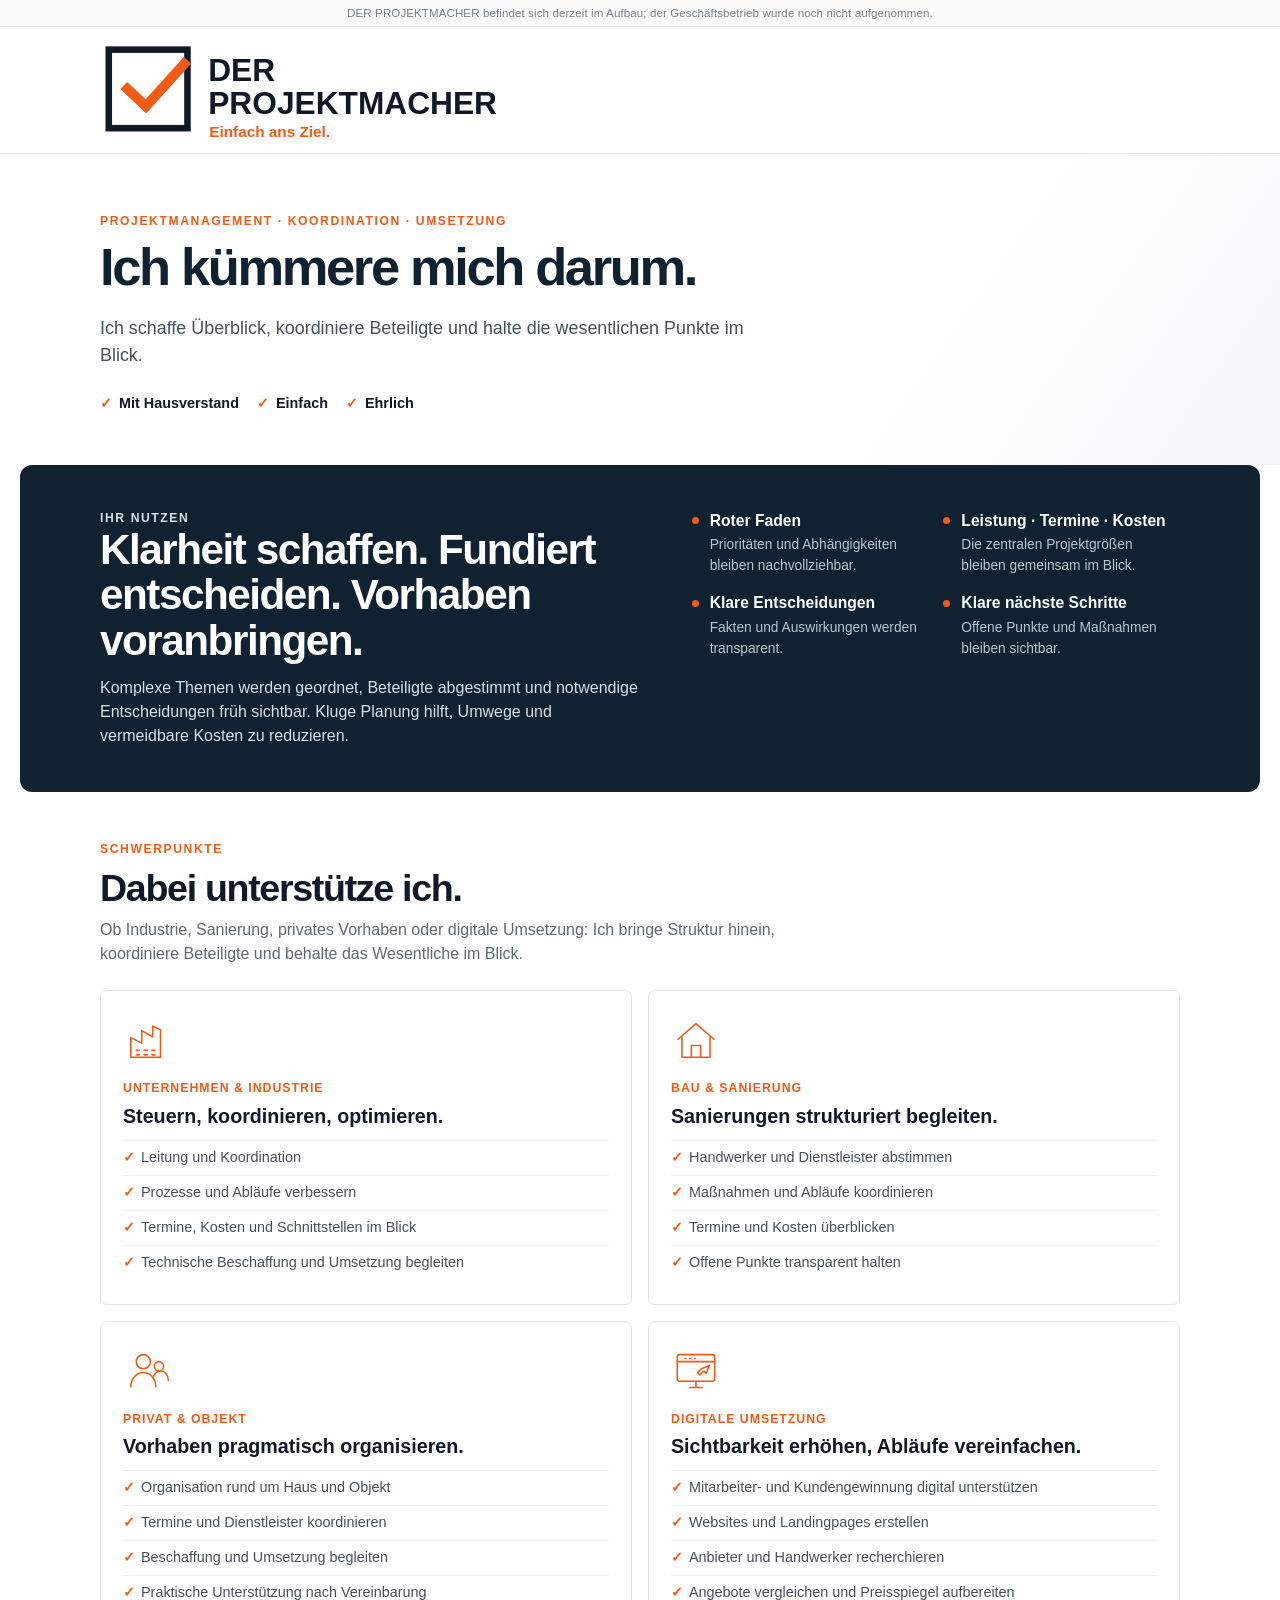
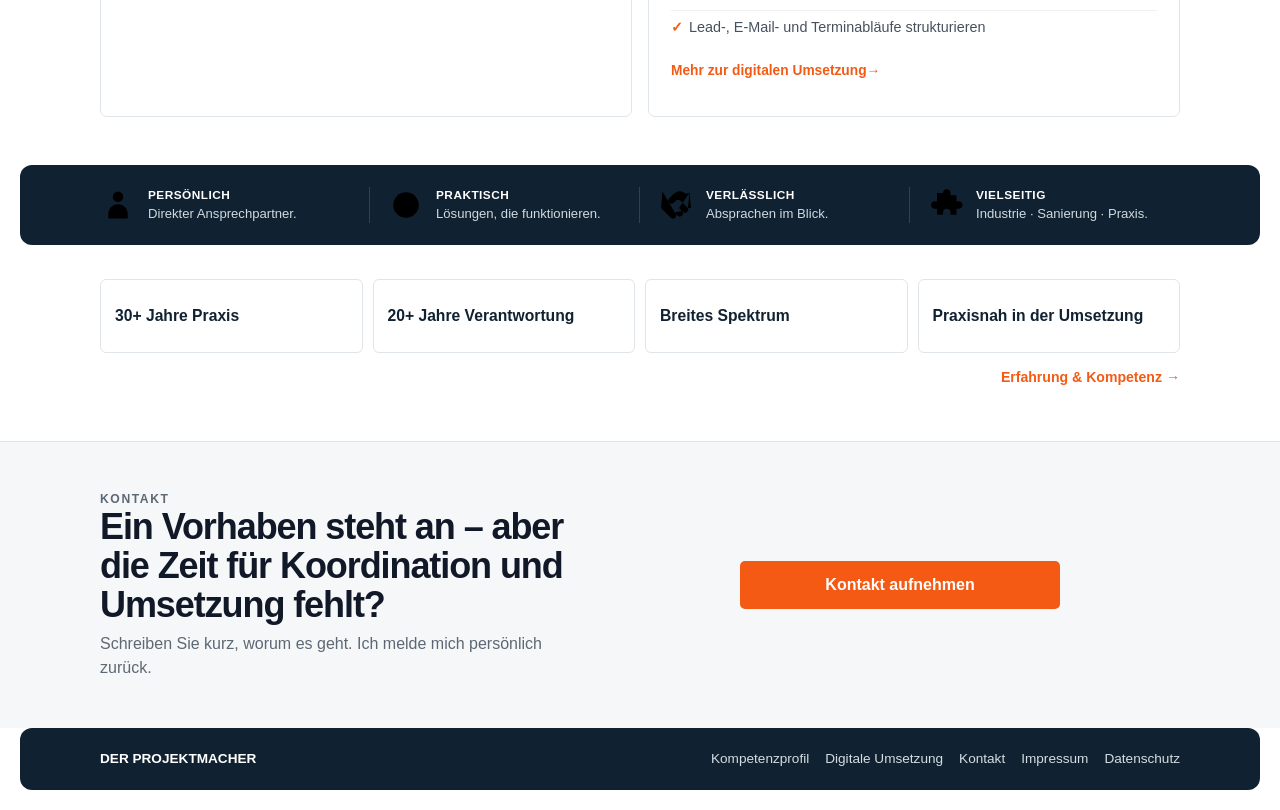
==== commit 01a8d450: "Version 17.7 optische Anpassungen vor allem Querblaken und Farben" ====
--- a/index.html
+++ b/index.html
@@ -14,7 +14,7 @@
   <meta property="og:url" content="https://derprojektmacher.eu/">
   <meta property="og:locale" content="de_AT">
   <link rel="icon" href="favicon.svg" type="image/svg+xml">
-  <link rel="stylesheet" href="assets/css/site.css?v=17.5">
+  <link rel="stylesheet" href="assets/css/site.css?v=17.7">
 </head>
 <body>
 <div class="prelaunch" role="note"><div class="wrap prelaunch-inner"><span>DER PROJEKTMACHER befindet sich derzeit im Aufbau; der Geschäftsbetrieb wurde noch nicht aufgenommen.</span></div></div>
@@ -115,7 +115,7 @@
     </div>
   </section>
 </main>
-<footer><div class="wrap footer-row"><strong>DER PROJEKTMACHER</strong><nav class="footer-links" aria-label="Fußnavigation"><a href="erfahrung-kompetenz.html">Kompetenzprofil</a><a href="digital-marketing.html">Digitale Umsetzung</a><a href="kontakt.html" target="_blank" rel="noopener">Kontakt</a><a href="impressum.html">Impressum</a><a href="datenschutz.html">Datenschutz</a></nav></div></footer>
+<footer><div class="wrap footer-row"><strong>DER PROJEKTMACHER</strong><nav class="footer-links" aria-label="Fußnavigation"><a href="erfahrung-kompetenz.html">Kompetenzprofil</a><a href="digital-marketing.html">Digitale Umsetzung</a><a href="kontakt.html">Kontakt</a><a href="impressum.html">Impressum</a><a href="datenschutz.html">Datenschutz</a></nav></div></footer>
 
 <script>
 (function(){
--- a/assets/css/site.css
+++ b/assets/css/site.css
@@ -598,3 +598,111 @@
   .contact-actions-single{display:block!important;margin-top:14px;width:100%;min-width:0}
   .contact-actions-single .contact-main-cta{width:100%}
 }
+
+/* V17.6 — Kontaktseite: Navy-Bänder exakt im Stil der Hauptseite */
+.contact-main-v175 .contact-intro-band{
+  background:var(--navy);
+  color:#fff;
+  border-top:0;
+  border-bottom:0;
+  padding:44px 0;
+}
+.contact-main-v175 .contact-intro-band .contact-flow-head .kicker{color:var(--orange)}
+.contact-main-v175 .contact-intro-band .contact-flow-head h1{color:#fff}
+.contact-main-v175 .contact-intro-band .contact-flow-head>p:last-child{color:#d7e0e6}
+
+.contact-main-v175 .contact-form-band{
+  background:#fff;
+  padding:30px 0 34px;
+}
+
+.contact-main-v175 .contact-direct-band{
+  background:var(--navy);
+  color:#fff;
+  border-top:0;
+  padding:30px 0;
+}
+.contact-main-v175 .contact-direct-band .contact-direct{
+  margin:0;
+  background:transparent;
+  border:0;
+  border-radius:0;
+  padding:0;
+  box-shadow:none;
+}
+.contact-main-v175 .contact-direct-band .contact-direct h2{color:#fff}
+.contact-main-v175 .contact-direct-band .contact-direct p{color:#d7e0e6}
+.contact-main-v175 .contact-direct-band .contact-direct .option-kicker{color:var(--orange)!important}
+.contact-main-v175 .contact-direct-band .email-button{
+  background:var(--orange);
+  border-color:var(--orange);
+  color:#fff;
+}
+.contact-main-v175 .contact-direct-band .email-button:hover{
+  background:var(--orange-dark);
+  border-color:var(--orange-dark);
+  color:#fff;
+}
+
+@media (max-width:760px){
+  .contact-main-v175 .contact-intro-band{padding:28px 0 24px}
+  .contact-main-v175 .contact-form-band{padding:16px 0 18px}
+  .contact-main-v175 .contact-direct-band{padding:20px 0 24px}
+  .contact-main-v175 .contact-direct-band .contact-direct{
+    background:transparent;
+    padding:0;
+  }
+}
+
+/* V17.7: gemeinsame Content-Flächen auf allen Seiten */
+:root{--surface-max:1240px;--surface-inset:clamp(20px,5vw,80px)}
+.usp,.qualities,.sub-hero,footer,
+.contact-main-v175 .contact-intro-band{
+  width:min(calc(100% - 40px),var(--surface-max));
+  margin-inline:auto;
+  border-radius:12px;
+  background:var(--navy);
+}
+.usp>.wrap,.qualities>.wrap,.sub-hero>.wrap,footer>.wrap,
+.contact-main-v175 .contact-intro-band>.wrap{
+  width:auto;
+  max-width:var(--max);
+  margin-inline:var(--surface-inset);
+}
+.sub-hero,.contact-main-v175 .contact-intro-band{margin-top:28px}
+.contact-main-v175 .contact-intro-band{padding:34px 0}
+.contact-main-v175 .contact-flow-wrap{max-width:var(--max)}
+footer{margin-bottom:20px}
+.contact-main-v175 .contact-direct-band{
+  background:#fff;color:var(--ink);padding:0 0 34px;
+}
+.contact-main-v175 .contact-direct-band .contact-direct{
+  background:var(--soft);border:1px solid var(--line);border-radius:10px;
+  padding:24px;box-shadow:none;
+}
+.contact-main-v175 .contact-direct-band .contact-direct h2{color:var(--navy)}
+.contact-main-v175 .contact-direct-band .contact-direct p{color:var(--muted)}
+.contact-main-v175 .contact-direct-band .contact-direct .email-button{overflow-wrap:anywhere}
+.contact-main-v175 .contact-direct-band .contact-direct{background:#fff}
+.contact-main-v175 .contact-direct-band .contact-direct .option-kicker{color:var(--orange)!important}
+@media(min-width:1280px){
+  .usp>.wrap,.qualities>.wrap,.sub-hero>.wrap,footer>.wrap,
+  .contact-main-v175 .contact-intro-band>.wrap{margin-inline:auto;width:var(--max)}
+}
+@media(max-width:760px){
+  :root{--surface-inset:18px}
+  .usp,.qualities,.sub-hero,footer,
+  .contact-main-v175 .contact-intro-band{width:calc(100% - 28px);border-radius:9px}
+  .sub-hero,.contact-main-v175 .contact-intro-band{margin-top:16px}
+  .contact-main-v175 .contact-intro-band{padding:24px 0}
+  .contact-main-v175 .contact-flow-head h1{font-size:clamp(1.5rem,7vw,1.72rem)}
+  .contact-main-v175 .contact-direct-band{padding:0 0 22px}
+  .contact-main-v175 .contact-direct-band .contact-direct{padding:18px;gap:14px;border-radius:9px}
+  .contact-main-v175 .contact-direct-band .contact-direct p{font-size:.9rem}
+  .contact-main-v175 .contact-direct-band .contact-direct .email-button{font-size:.9rem;min-height:48px}
+  .contact-main-v175 .contact-flow-grid{gap:16px}
+  .contact-main-v175 .upload-card>p{font-size:.9rem}
+  footer{margin-bottom:14px}
+}
+@media(prefers-reduced-motion:reduce){html{scroll-behavior:auto}}
+a:focus-visible,summary:focus-visible{outline:3px solid var(--orange);outline-offset:4px}
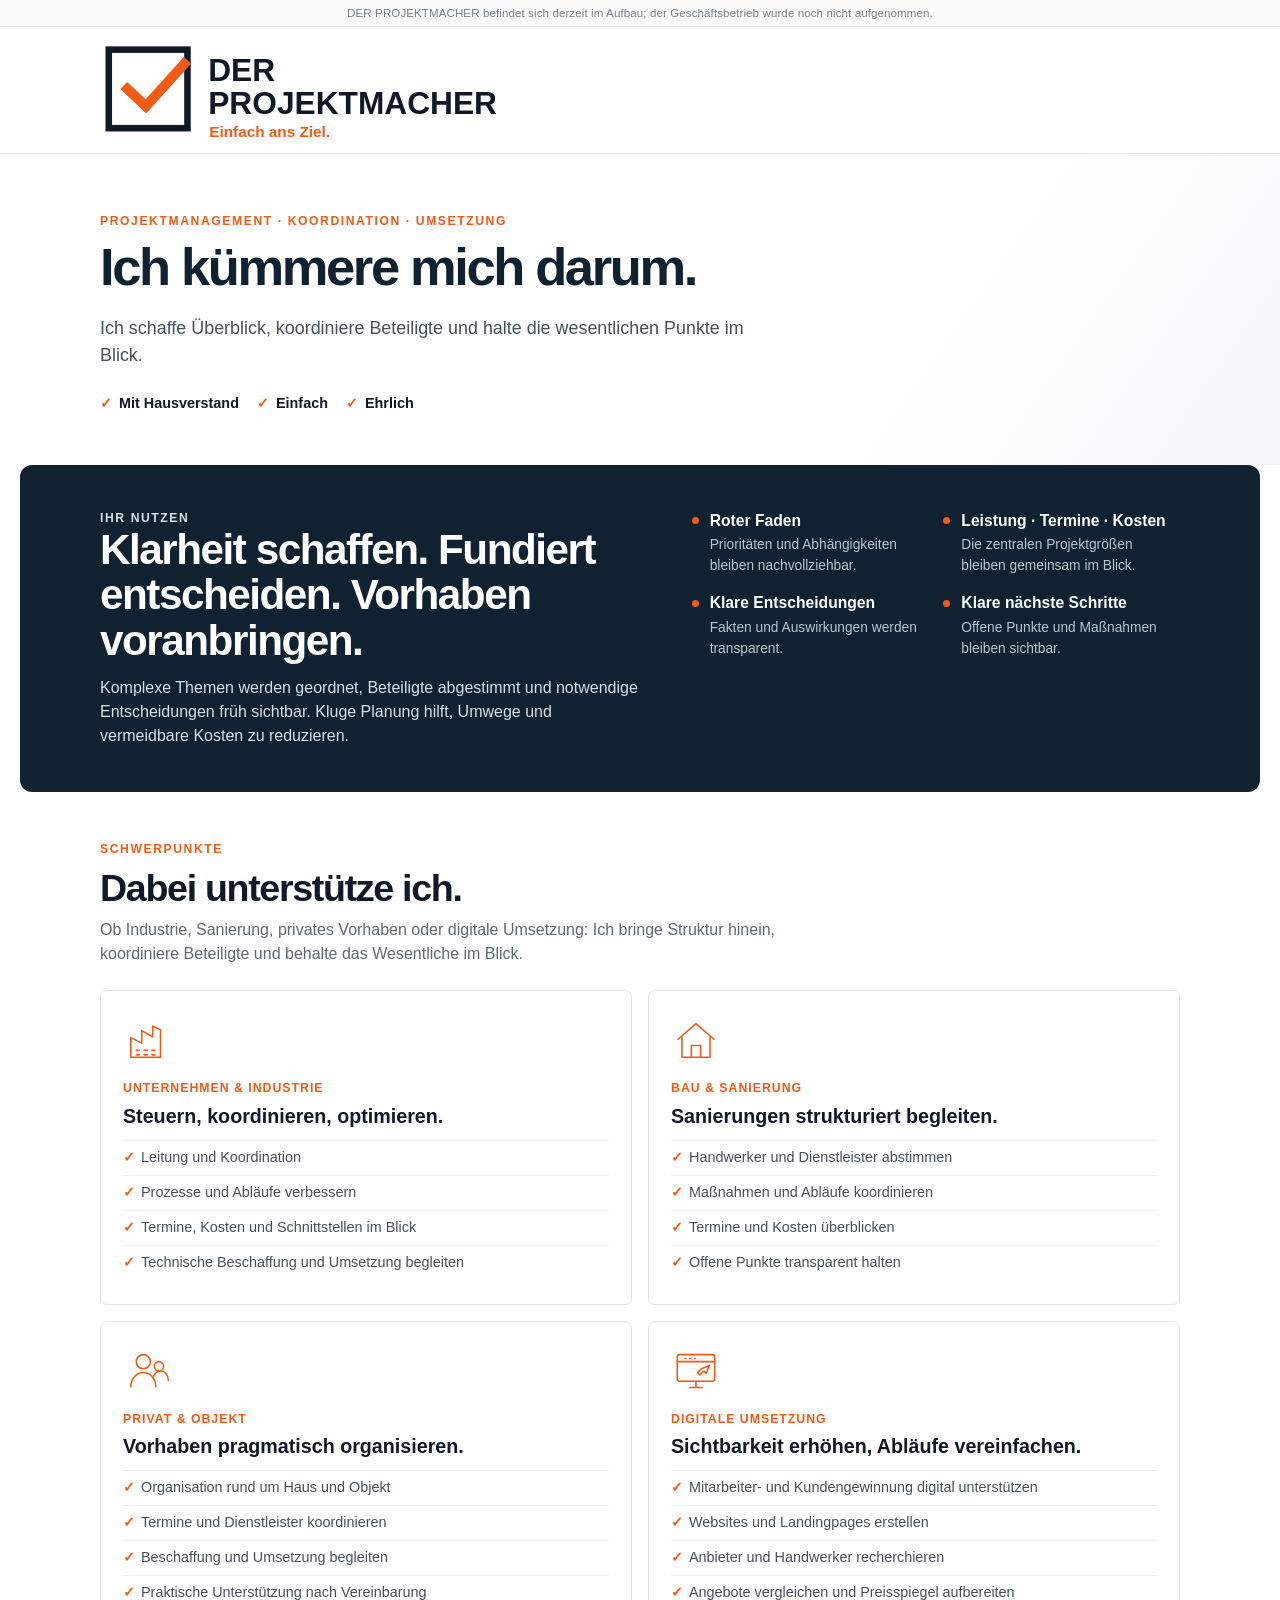
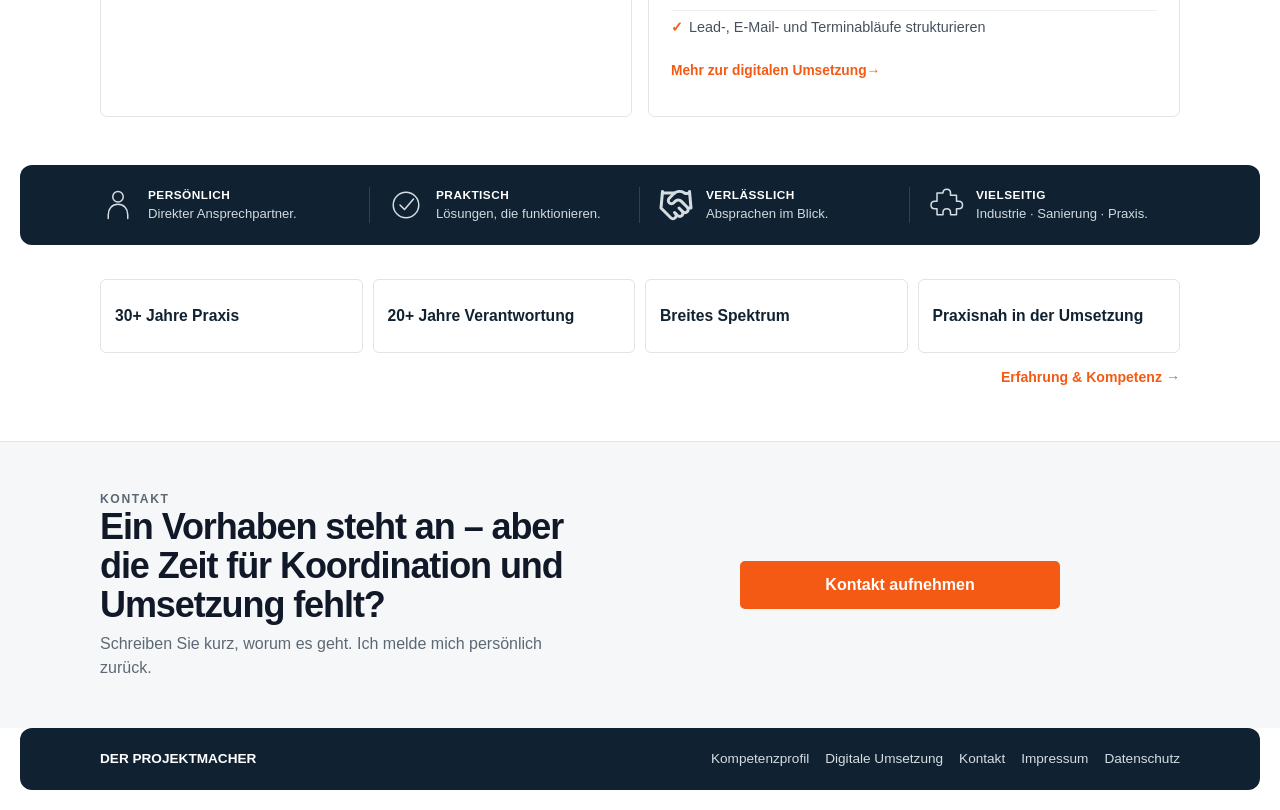
==== commit 675fd6ee: "Version 17.7_1 KI Fehler beseitigen" ====
--- a/index.html
+++ b/index.html
@@ -14,7 +14,7 @@
   <meta property="og:url" content="https://derprojektmacher.eu/">
   <meta property="og:locale" content="de_AT">
   <link rel="icon" href="favicon.svg" type="image/svg+xml">
-  <link rel="stylesheet" href="assets/css/site.css?v=17.7">
+  <link rel="stylesheet" href="assets/css/site.css?v=17.7.1">
 </head>
 <body>
 <div class="prelaunch" role="note"><div class="wrap prelaunch-inner"><span>DER PROJEKTMACHER befindet sich derzeit im Aufbau; der Geschäftsbetrieb wurde noch nicht aufgenommen.</span></div></div>
--- a/assets/css/site.css
+++ b/assets/css/site.css
@@ -706,3 +706,6 @@
 }
 @media(prefers-reduced-motion:reduce){html{scroll-behavior:auto}}
 a:focus-visible,summary:focus-visible{outline:3px solid var(--orange);outline-offset:4px}
+
+/* V17.7.1: ursprüngliche Darstellung der vier Symbole wiederhergestellt */
+.quality .icon svg{display:block;width:100%;height:100%;fill:none;stroke:#d5dde3;stroke-width:2;stroke-linecap:round;stroke-linejoin:round}
